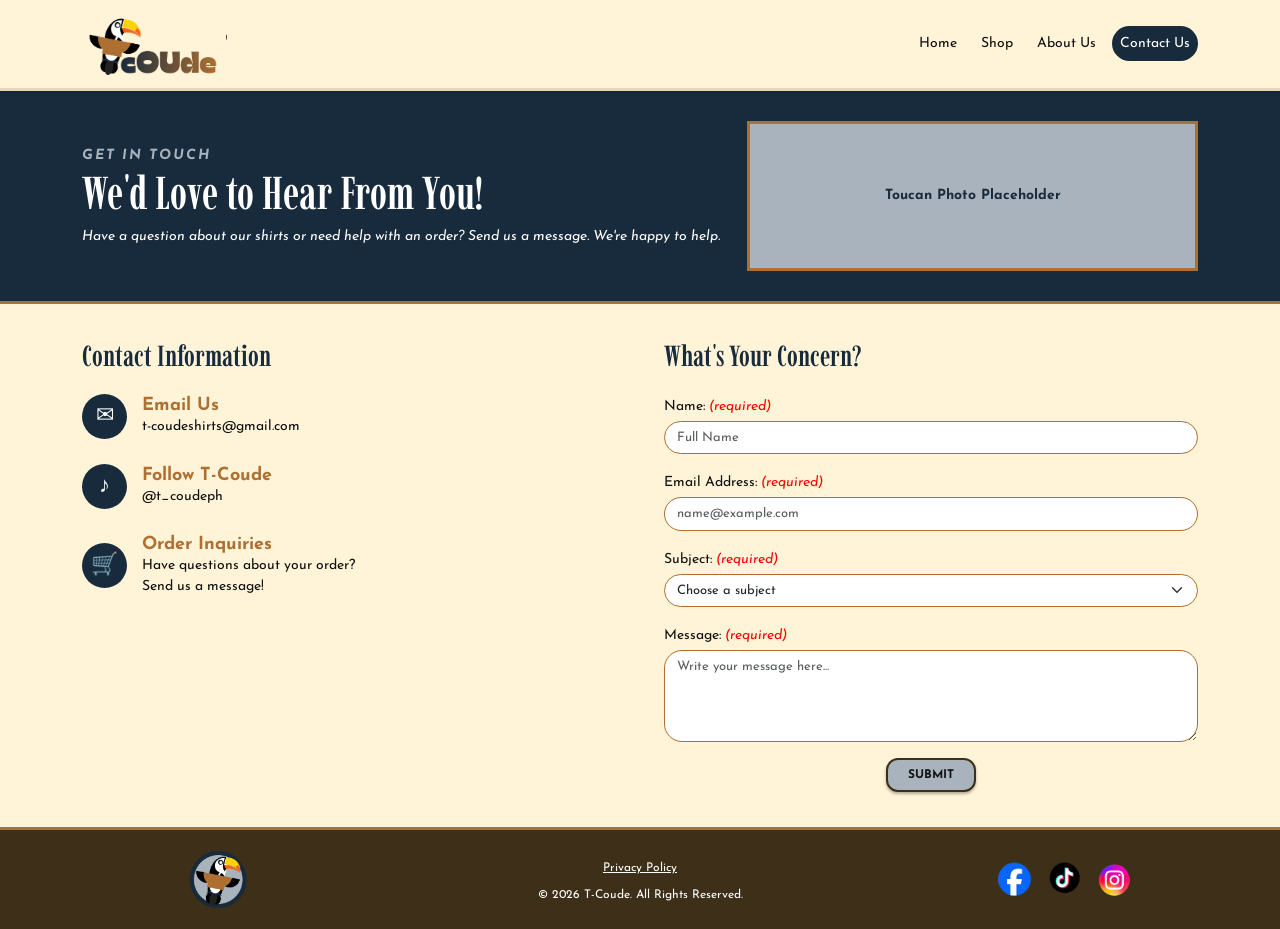
==== contact.html @ 3f1f1809 "Add initial website structure and pages" ====
<!DOCTYPE html>
<html lang="en">
<head>
  <meta charset="UTF-8">
  <meta name="viewport" content="width=device-width, initial-scale=1.0">

  <title>Contact Us | T-Coude</title>

  <!-- Bootstrap CSS -->
  <link href="https://cdn.jsdelivr.net/npm/bootstrap@5.3.3/dist/css/bootstrap.min.css" rel="stylesheet">

  <!-- T-Coude Fonts -->
  <link href="https://fonts.googleapis.com/css2?family=Imbue:wght@400;500;600;700&family=Josefin+Sans:wght@400;500;600;700&display=swap" rel="stylesheet">

  <!-- Custom CSS -->
  <link rel="stylesheet" href="css/style.css">
</head>

<body>

  <!-- NAVBAR -->
  <header>
    <nav class="navbar navbar-expand-lg tc-navbar">
      <div class="container">

        <a class="navbar-brand tc-logo" href="index.html">
          <img src="images/tcoude-logo.png" alt="T-Coude colored logo">
        </a>

        <button class="navbar-toggler" type="button"
          data-bs-toggle="collapse"
          data-bs-target="#mainNavigation"
          aria-controls="mainNavigation"
          aria-expanded="false"
          aria-label="Toggle navigation">
          <span class="navbar-toggler-icon"></span>
        </button>

        <div class="collapse navbar-collapse" id="mainNavigation">
          <ul class="navbar-nav ms-auto align-items-lg-center">
            <li class="nav-item">
              <a class="nav-link" href="index.html">Home</a>
            </li>
            <li class="nav-item">
              <a class="nav-link" href="index.html#products">Shop</a>
            </li>
            <li class="nav-item">
              <a class="nav-link" href="index.html#about">About Us</a>
            </li>
            <li class="nav-item">
              <a class="nav-link active" aria-current="page" href="contact.html">Contact Us</a>
            </li>
          </ul>
        </div>

      </div>
    </nav>
  </header>

  <main>

    <!-- CONTACT HERO -->
    <section class="contact-hero">
      <div class="container">
        <div class="row align-items-center g-4">

          <div class="col-lg-7">
            <p class="eyebrow">GET IN TOUCH</p>
            <h1>We'd Love to Hear From You!</h1>

            <p>
              Have a question about our shirts or need help with an order?
              Send us a message. We're happy to help.
            </p>
          </div>

          <div class="col-lg-5">
            <div class="photo-placeholder" role="img"
              aria-label="Placeholder for T-Coude toucan photo">
              Toucan Photo Placeholder
            </div>
          </div>

        </div>
      </div>
    </section>

    <!-- CONTACT INFORMATION AND FORM -->
    <section class="contact-content">
      <div class="container">
        <div class="row g-5">

          <!-- CONTACT INFORMATION -->
          <div class="col-lg-6">
            <h2>Contact Information</h2>

            <div class="contact-info-item">
              <span class="contact-icon" aria-hidden="true">✉</span>
              <div>
                <h3>Email Us</h3>
                <p>t-coudeshirts@gmail.com</p>
              </div>
            </div>

            <div class="contact-info-item">
              <span class="contact-icon" aria-hidden="true">♪</span>
              <div>
                <h3>Follow T-Coude</h3>
                <p>@t_coudeph</p>
              </div>
            </div>

            <div class="contact-info-item">
              <span class="contact-icon" aria-hidden="true">🛒</span>
              <div>
                <h3>Order Inquiries</h3>
                <p>
                  Have questions about your order?<br>
                  Send us a message!
                </p>
              </div>
            </div>
          </div>

          <!-- CONTACT FORM -->
          <div class="col-lg-6">
            <h2>What's Your Concern?</h2>

            <form id="contactForm" class="contact-form">

              <div class="mb-3">
                <label for="name" class="form-label">
                  Name: <span class="required">(required)</span>
                </label>

                <input type="text" class="form-control"
                  id="name" name="name"
                  placeholder="Full Name" required>
              </div>

              <div class="mb-3">
                <label for="email" class="form-label">
                  Email Address: <span class="required">(required)</span>
                </label>

                <input type="email" class="form-control"
                  id="email" name="email"
                  placeholder="name@example.com" required>
              </div>

              <div class="mb-3">
                <label for="subject" class="form-label">
                  Subject: <span class="required">(required)</span>
                </label>

                <select class="form-select" id="subject"
                  name="subject" required>
                  <option value="" selected disabled>Choose a subject</option>
                  <option value="Product Question">Product Question</option>
                  <option value="Order Inquiry">Order Inquiry</option>
                  <option value="Shipping Concern">Shipping Concern</option>
                  <option value="Other Concern">Other Concern</option>
                </select>
              </div>

              <div class="mb-3">
                <label for="message" class="form-label">
                  Message: <span class="required">(required)</span>
                </label>

                <textarea class="form-control" id="message"
                  name="message" rows="4"
                  placeholder="Write your message here..." required></textarea>
              </div>

              <div class="text-center">
                <button type="submit" class="btn btn-cadet">Submit</button>
              </div>

            </form>
          </div>

        </div>
      </div>
    </section>

  </main>

  <!-- FOOTER -->
  <footer class="tc-footer">
    <div class="container">
      <div class="row align-items-center text-center g-3">

        <div class="col-md-3">
          <a class="footer-logo" href="index.html" aria-label="T-Coude homepage">
            <img src="images/tcoude-footer-logo.png" alt="T-Coude toucan logo">
          </a>
        </div>

        <div class="col-md-6 footer-middle">
          <a href="privacy.html">Privacy Policy</a>
          <p>© 2026 T-Coude. All Rights Reserved.</p>
        </div>

        <div class="col-md-3 footer-socials">
          <a href="#" aria-label="Facebook">
            <img src="images/facebook.png" alt="">
          </a>

          <a href="#" aria-label="TikTok">
            <img src="images/tiktok.png" alt="">
          </a>

          <a href="#" aria-label="Instagram">
            <img src="images/instagram.png" alt="">
          </a>
        </div>

      </div>
    </div>
  </footer>

  <!-- Bootstrap JavaScript -->
  <script src="https://cdn.jsdelivr.net/npm/bootstrap@5.3.3/dist/js/bootstrap.bundle.min.js"></script>

  <!-- Contact Form JavaScript -->
  <script src="js/script.js"></script>

</body>
</html>
---- css/style.css ----
/* =====================================
   T-COUDE BRAND COLORS
===================================== */

:root {
  --ebony-clay: #182B3D;
  --bistre: #3D2F18;
  --leather: #AD7032;
  --cadet-blue: #A8B3BD;
  --cream: #FFF4D8;
}

/* =====================================
   GENERAL STYLES AND FONTS
===================================== */

* {
  box-sizing: border-box;
}

body {
  margin: 0;
  color: #111;
  background-color: var(--cream);
  font-family: 'Josefin Sans', sans-serif;
}

h1, h2, h3, h4, h5, h6 {
  font-family: 'Imbue', serif;
}

p, a, button, input, textarea, select, label {
  font-family: 'Josefin Sans', sans-serif;
}

/* =====================================
   SHARED NAVBAR
===================================== */

.tc-navbar {
  padding: 8px 0;
  background-color: var(--cream);
  border-bottom: 3px solid #e4d6b6;
  box-shadow: 0 2px 5px rgba(0, 0, 0, 0.15);
}

.tc-logo img {
  display: block;
  width: 145px;
  max-height: 65px;
  object-fit: contain;
}

.tc-navbar .nav-link {
  margin-left: 8px;
  padding: 7px 13px;
  color: #111;
  font-size: 14px;
  border-radius: 20px;
}

.tc-navbar .nav-link:hover,
.tc-navbar .nav-link.active {
  color: white;
  background-color: var(--ebony-clay);
}

/* =====================================
   SHARED FOOTER
===================================== */

.tc-footer {
  padding: 12px 0;
  color: white;
  background-color: var(--bistre);
  border-top: 3px solid var(--leather);
}

.footer-logo img {
  display: block;
  width: 75px;
  height: 75px;
  margin: auto;
  object-fit: contain;
}

.footer-middle a {
  color: white;
  font-size: 12px;
}

.footer-middle p {
  margin: 7px 0 0;
  font-size: 12px;
}

.footer-socials {
  display: flex;
  justify-content: center;
  align-items: center;
  gap: 13px;
}

.footer-socials a {
  display: inline-flex;
  align-items: center;
  justify-content: center;
  width: 38px;
  height: 38px;
  text-decoration: none;
}

.footer-socials img {
  width: 100%;
  height: 100%;
  object-fit: contain;
}

/* =====================================
   HOMEPAGE: HERO SECTION
===================================== */

.hero-section {
  padding: 30px 15px 25px;
  background-color: var(--cream);
  border-bottom: 3px solid var(--leather);
}

.hero-section h1 {
  margin-bottom: 5px;
  color: #080808;
  font-size: clamp(32px, 4vw, 44px);
  font-weight: 600;
}

.hero-section p {
  margin-bottom: 12px;
  font-size: 14px;
  font-style: italic;
  line-height: 1.4;
}

.shop-button,
.btn-cadet {
  padding: 6px 20px;
  color: #111;
  background-color: var(--cadet-blue);
  border: 2px solid var(--bistre);
  border-radius: 12px;
  box-shadow: 0 2px 3px rgba(0, 0, 0, 0.3);
  font-size: 12px;
  font-weight: bold;
  text-transform: uppercase;
}

.shop-button:hover,
.btn-cadet:hover {
  color: white;
  background-color: var(--ebony-clay);
}

/* =====================================
   HOMEPAGE: PRODUCT SECTION
===================================== */

.products-section {
  padding: 15px 0 10px;
  background-color: var(--ebony-clay);
  border-bottom: 3px solid var(--leather);
}

.product-card {
  text-align: center;
}

.product-card h2 {
  margin-bottom: 8px;
  color: var(--cream);
  font-size: 21px;
  font-weight: 700;
}

.product-card h2 span {
  font-family: 'Josefin Sans', sans-serif;
  font-size: 10px;
  font-style: italic;
  font-weight: normal;
}

.product-placeholder {
  display: flex;
  align-items: center;
  justify-content: center;
  width: 100%;
  max-width: 220px;
  aspect-ratio: 1 / 1;
  margin: 0 auto;
  color: #555;
  background-color: #d3d3d3;
  border: 1px solid #aaa;
  font-size: 13px;
}

.view-button {
  min-width: 75px;
  margin-top: 7px;
  padding: 3px 15px;
  color: #111;
  background-color: white;
  border: 1px solid var(--leather);
  border-radius: 20px;
  font-size: 12px;
  font-weight: bold;
  text-transform: uppercase;
}

.view-button:hover {
  color: white;
  background-color: var(--leather);
}

/* =====================================
   HOMEPAGE: ABOUT US
===================================== */

.about-section {
  padding: 12px 15px;
  background-color: var(--cream);
  border-bottom: 3px solid var(--leather);
}

.about-section h2 {
  margin-bottom: 3px;
  color: #080808;
  font-size: 29px;
  font-weight: 700;
}

.about-section p {
  margin: 0;
  font-size: 12px;
  font-style: italic;
  line-height: 1.5;
}

/* =====================================
   CONTACT PAGE: HERO
===================================== */

.contact-hero,
.privacy-hero {
  padding: 30px 0;
  color: white;
  background-color: var(--ebony-clay);
  border-bottom: 3px solid var(--leather);
}

.contact-hero h1,
.privacy-hero h1 {
  margin-bottom: 5px;
  font-size: clamp(34px, 4vw, 46px);
  font-weight: 600;
}

.contact-hero p {
  margin-bottom: 0;
  font-size: 14px;
  font-style: italic;
}

.eyebrow {
  margin-bottom: 5px;
  color: var(--cadet-blue);
  font-size: 14px;
  font-weight: bold;
  letter-spacing: 2px;
}

.photo-placeholder {
  display: flex;
  align-items: center;
  justify-content: center;
  min-height: 150px;
  color: var(--ebony-clay);
  background-color: var(--cadet-blue);
  border: 3px solid var(--leather);
  font-size: 14px;
  font-weight: bold;
}

/* =====================================
   CONTACT PAGE: INFORMATION AND FORM
===================================== */

.contact-content {
  padding: 35px 0;
  background-color: var(--cream);
}

.contact-content h2 {
  margin-bottom: 20px;
  color: var(--ebony-clay);
  font-size: 29px;
  font-weight: 600;
}

.contact-info-item {
  display: flex;
  align-items: center;
  gap: 15px;
  margin-bottom: 25px;
}

.contact-icon {
  display: flex;
  align-items: center;
  justify-content: center;
  flex-shrink: 0;
  width: 45px;
  height: 45px;
  color: white;
  background-color: var(--ebony-clay);
  border-radius: 50%;
  font-size: 22px;
}

.contact-info-item h3 {
  margin: 0;
  color: var(--leather);
  font-family: 'Josefin Sans', sans-serif;
  font-size: 18px;
  font-weight: 700;
}

.contact-info-item p {
  margin: 0;
  font-size: 14px;
}

.required {
  color: red;
  font-style: italic;
}

.contact-form .form-label {
  margin-bottom: 4px;
  font-size: 14px;
}

.contact-form .form-control,
.contact-form .form-select {
  border: 1px solid var(--leather);
  border-radius: 18px;
  font-size: 13px;
}

.contact-form textarea {
  resize: vertical;
}

/* =====================================
   PRIVACY POLICY PAGE
===================================== */

.privacy-hero {
  text-align: center;
}

.privacy-hero p {
  margin-bottom: 8px;
  font-size: 14px;
  font-style: italic;
}

.privacy-hero small {
  color: var(--cadet-blue);
  font-size: 12px;
}

.privacy-content {
  padding: 45px 0;
  background-color: var(--cream);
}

.privacy-item {
  display: flex;
  align-items: flex-start;
  gap: 15px;
}

.privacy-icon {
  flex-shrink: 0;
  font-size: 35px;
}

.privacy-item h2 {
  margin-bottom: 3px;
  color: var(--leather);
  font-size: 27px;
  font-weight: 600;
}

.privacy-item p {
  font-size: 14px;
  line-height: 1.45;
}

/* =====================================
   KEYBOARD ACCESSIBILITY
===================================== */

a:focus-visible,
button:focus-visible,
input:focus-visible,
textarea:focus-visible,
select:focus-visible {
  outline: 3px solid var(--leather);
  outline-offset: 3px;
}

/* =====================================
   MOBILE RESPONSIVENESS
===================================== */

@media (max-width: 767px) {

  .tc-navbar .nav-link {
    margin: 3px 0;
  }

  .tc-logo img {
    width: 120px;
  }

  .hero-section {
    padding: 35px 15px;
  }

  .hero-section h1 {
    font-size: 32px;
  }

  .products-section {
    padding: 25px 0;
  }

  .about-section {
    padding: 25px 15px;
  }

  .about-section p br,
  .hero-section p br {
    display: none;
  }

  .contact-hero,
  .privacy-hero {
    text-align: center;
  }

  .contact-content,
  .privacy-content {
    padding: 25px 15px;
  }

  .photo-placeholder {
    min-height: 130px;
  }

  .footer-socials {
    padding-top: 8px;
  }
}
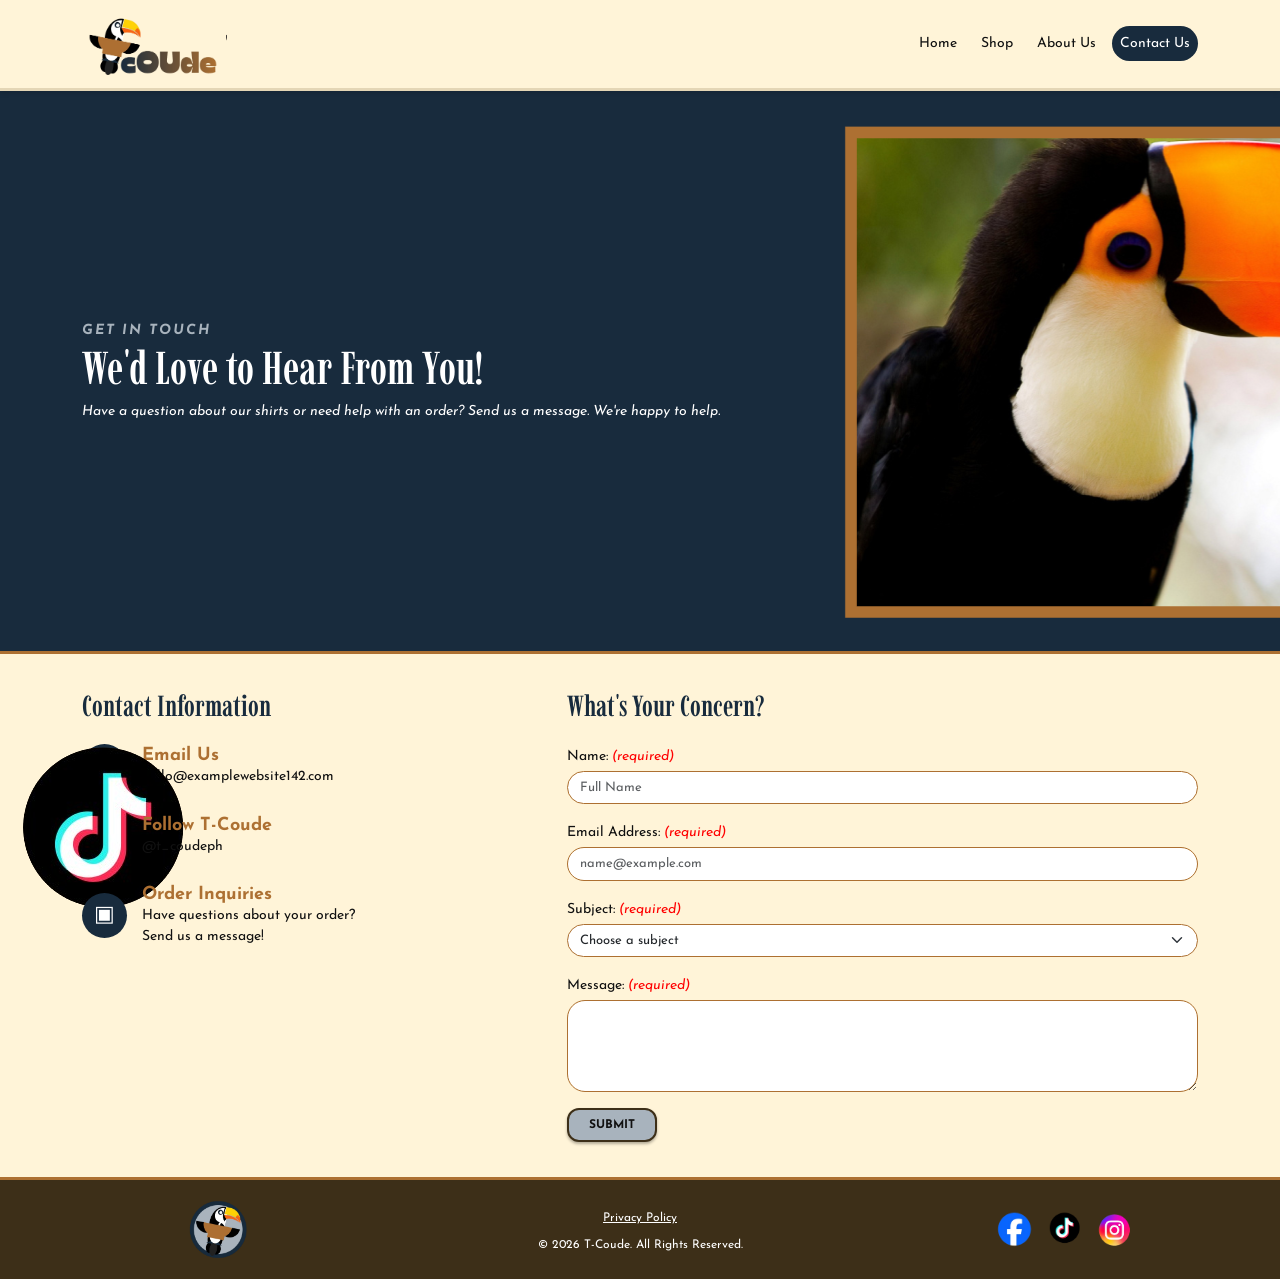
==== commit aac2c402: "Update homepage and integrate product pages" ====
--- a/contact.html
+++ b/contact.html
@@ -7,13 +7,10 @@
 
   <title>Contact Us | T-Coude</title>
 
-  <!-- Bootstrap CSS -->
   <link href="https://cdn.jsdelivr.net/npm/bootstrap@5.3.3/dist/css/bootstrap.min.css" rel="stylesheet">
 
-  <!-- T-Coude Fonts -->
   <link href="https://fonts.googleapis.com/css2?family=Imbue:wght@400;500;600;700&family=Josefin+Sans:wght@400;500;600;700&display=swap" rel="stylesheet">
 
-  <!-- Custom CSS -->
   <link rel="stylesheet" href="css/style.css">
 </head>
 
@@ -25,7 +22,7 @@
       <div class="container">
 
         <a class="navbar-brand tc-logo" href="index.html">
-          <img src="images/tcoude-logo.png" alt="T-Coude colored logo">
+          <img src="images/tcoude-logo.png" alt="T-Coude logo">
         </a>
 
         <button class="navbar-toggler" type="button"
@@ -65,21 +62,20 @@
       <div class="container">
         <div class="row align-items-center g-4">
 
-          <div class="col-lg-7">
+          <div class="col-md-8">
             <p class="eyebrow">GET IN TOUCH</p>
             <h1>We'd Love to Hear From You!</h1>
-
             <p>
               Have a question about our shirts or need help with an order?
               Send us a message. We're happy to help.
             </p>
           </div>
 
-          <div class="col-lg-5">
-            <div class="photo-placeholder" role="img"
-              aria-label="Placeholder for T-Coude toucan photo">
-              Toucan Photo Placeholder
-            </div>
+          <div class="col-md-4">
+            <img
+              src="images/toucan-photo.png"
+              class="contact-toucan-image"
+              alt="Close-up photograph of a toucan">
           </div>
 
         </div>
@@ -92,19 +88,22 @@
         <div class="row g-5">
 
           <!-- CONTACT INFORMATION -->
-          <div class="col-lg-6">
+          <div class="col-md-5">
+
             <h2>Contact Information</h2>
 
             <div class="contact-info-item">
-              <span class="contact-icon" aria-hidden="true">✉</span>
+              <div class="contact-icon" aria-hidden="true">✉</div>
               <div>
                 <h3>Email Us</h3>
-                <p>t-coudeshirts@gmail.com</p>
+                <p>hello@examplewebsite142.com</p>
               </div>
             </div>
 
             <div class="contact-info-item">
-              <span class="contact-icon" aria-hidden="true">♪</span>
+              <div class="contact-icon">
+                <img src="images/tiktok.png" alt="">
+              </div>
               <div>
                 <h3>Follow T-Coude</h3>
                 <p>@t_coudeph</p>
@@ -112,55 +111,62 @@
             </div>
 
             <div class="contact-info-item">
-              <span class="contact-icon" aria-hidden="true">🛒</span>
+              <div class="contact-icon" aria-hidden="true">▣</div>
               <div>
                 <h3>Order Inquiries</h3>
-                <p>
-                  Have questions about your order?<br>
-                  Send us a message!
-                </p>
+                <p>Have questions about your order?<br>Send us a message!</p>
               </div>
             </div>
+
           </div>
 
           <!-- CONTACT FORM -->
-          <div class="col-lg-6">
+          <div class="col-md-7">
+
             <h2>What's Your Concern?</h2>
 
-            <form id="contactForm" class="contact-form">
+            <form class="contact-form" id="contactForm">
 
               <div class="mb-3">
                 <label for="name" class="form-label">
                   Name: <span class="required">(required)</span>
                 </label>
-
-                <input type="text" class="form-control"
-                  id="name" name="name"
-                  placeholder="Full Name" required>
+                <input
+                  type="text"
+                  class="form-control"
+                  id="name"
+                  name="name"
+                  placeholder="Full Name"
+                  required>
               </div>
 
               <div class="mb-3">
                 <label for="email" class="form-label">
                   Email Address: <span class="required">(required)</span>
                 </label>
-
-                <input type="email" class="form-control"
-                  id="email" name="email"
-                  placeholder="name@example.com" required>
+                <input
+                  type="email"
+                  class="form-control"
+                  id="email"
+                  name="email"
+                  placeholder="name@example.com"
+                  required>
               </div>
 
               <div class="mb-3">
                 <label for="subject" class="form-label">
                   Subject: <span class="required">(required)</span>
                 </label>
-
-                <select class="form-select" id="subject"
-                  name="subject" required>
+                <select
+                  class="form-select"
+                  id="subject"
+                  name="subject"
+                  required>
                   <option value="" selected disabled>Choose a subject</option>
-                  <option value="Product Question">Product Question</option>
+                  <option value="Product Inquiry">Product Inquiry</option>
                   <option value="Order Inquiry">Order Inquiry</option>
-                  <option value="Shipping Concern">Shipping Concern</option>
-                  <option value="Other Concern">Other Concern</option>
+                  <option value="General Question">General Question</option>
+                  <option value="Feedback">Feedback</option>
                 </select>
               </div>
 
@@ -168,17 +174,20 @@
                 <label for="message" class="form-label">
                   Message: <span class="required">(required)</span>
                 </label>
-
-                <textarea class="form-control" id="message"
-                  name="message" rows="4"
-                  placeholder="Write your message here..." required></textarea>
-              </div>
-
-              <div class="text-center">
-                <button type="submit" class="btn btn-cadet">Submit</button>
-              </div>
+                <textarea
+                  class="form-control"
+                  id="message"
+                  name="message"
+                  rows="4"
+                  required></textarea>
+              </div>
+
+              <button type="submit" class="btn shop-button">
+                Submit
+              </button>
 
             </form>
+
           </div>
 
         </div>
@@ -194,7 +203,7 @@
 
         <div class="col-md-3">
           <a class="footer-logo" href="index.html" aria-label="T-Coude homepage">
-            <img src="images/tcoude-footer-logo.png" alt="T-Coude toucan logo">
+            <img src="images/tcoude-footer-logo.png" alt="T-Coude logo">
           </a>
         </div>
 
@@ -205,15 +214,13 @@
 
         <div class="col-md-3 footer-socials">
           <a href="#" aria-label="Facebook">
-            <img src="images/facebook.png" alt="">
-          </a>
-
+            <img src="images/facebook.png" alt="Facebook">
+          </a>
           <a href="#" aria-label="TikTok">
-            <img src="images/tiktok.png" alt="">
-          </a>
-
+            <img src="images/tiktok.png" alt="TikTok">
+          </a>
           <a href="#" aria-label="Instagram">
-            <img src="images/instagram.png" alt="">
+            <img src="images/instagram.png" alt="Instagram">
           </a>
         </div>
 
@@ -221,11 +228,8 @@
     </div>
   </footer>
 
-  <!-- Bootstrap JavaScript -->
   <script src="https://cdn.jsdelivr.net/npm/bootstrap@5.3.3/dist/js/bootstrap.bundle.min.js"></script>
-
-  <!-- Contact Form JavaScript -->
   <script src="js/script.js"></script>
 
 </body>
-</html>+</html>
--- a/css/style.css
+++ b/css/style.css
@@ -188,18 +188,13 @@
   font-weight: normal;
 }
 
-.product-placeholder {
-  display: flex;
-  align-items: center;
-  justify-content: center;
+.product-image {
+  display: block;
   width: 100%;
   max-width: 220px;
-  aspect-ratio: 1 / 1;
+  height: 110px;
   margin: 0 auto;
-  color: #555;
-  background-color: #d3d3d3;
-  border: 1px solid #aaa;
-  font-size: 13px;
+  object-fit: contain;
 }
 
 .view-button {
@@ -471,4 +466,91 @@
   .footer-socials {
     padding-top: 8px;
   }
-}+
+
+/* CONTACT PAGE: TOUCAN PHOTO */
+
+.contact-toucan-image {
+  display: block;
+  width: 100%;
+  height: 260px;
+  object-fit: cover;
+  border: 3px solid var(--leather);
+}
+
+/* CONTACT PAGE: ICON IMAGES */
+
+.contact-icon-img {
+  display: block;
+  flex-shrink: 0;
+  width: 45px;
+  height: 45px;
+  object-fit: contain;
+}
+
+@media (max-width: 767px) {
+  .contact-toucan-image {
+    height: 200px;
+  }
+
+/* CONTACT PAGE PHOTO */
+
+.contact-toucan-image {
+  display: block;
+  width: 100%;
+  height: 140px;
+  object-fit: cover;
+  border: 3px solid var(--leather);
+}
+
+.contact-icon img {
+  width: 28px;
+  height: 28px;
+  object-fit: contain;
+}
+
+/* PRIVACY PAGE ICONS */
+
+.privacy-icon-img {
+  display: block;
+  flex-shrink: 0;
+  width: 65px;
+  height: 65px;
+  object-fit: contain;
+}
+
+.privacy-item {
+  display: flex;
+  align-items: flex-start;
+  gap: 18px;
+}
+
+.privacy-questions {
+  padding: 25px 15px;
+  border-top: 2px solid var(--leather);
+}
+
+.privacy-questions h2 {
+  color: var(--ebony-clay);
+  font-family: 'Imbue', serif;
+  font-size: 29px;
+}
+
+.privacy-questions p {
+  font-size: 14px;
+}
+
+@media (max-width: 767px) {
+  .contact-toucan-image {
+    height: 180px;
+  }
+
+  .privacy-icon-img {
+    width: 50px;
+    height: 50px;
+  }
+
+  .privacy-item {
+    gap: 12px;
+  }
+}
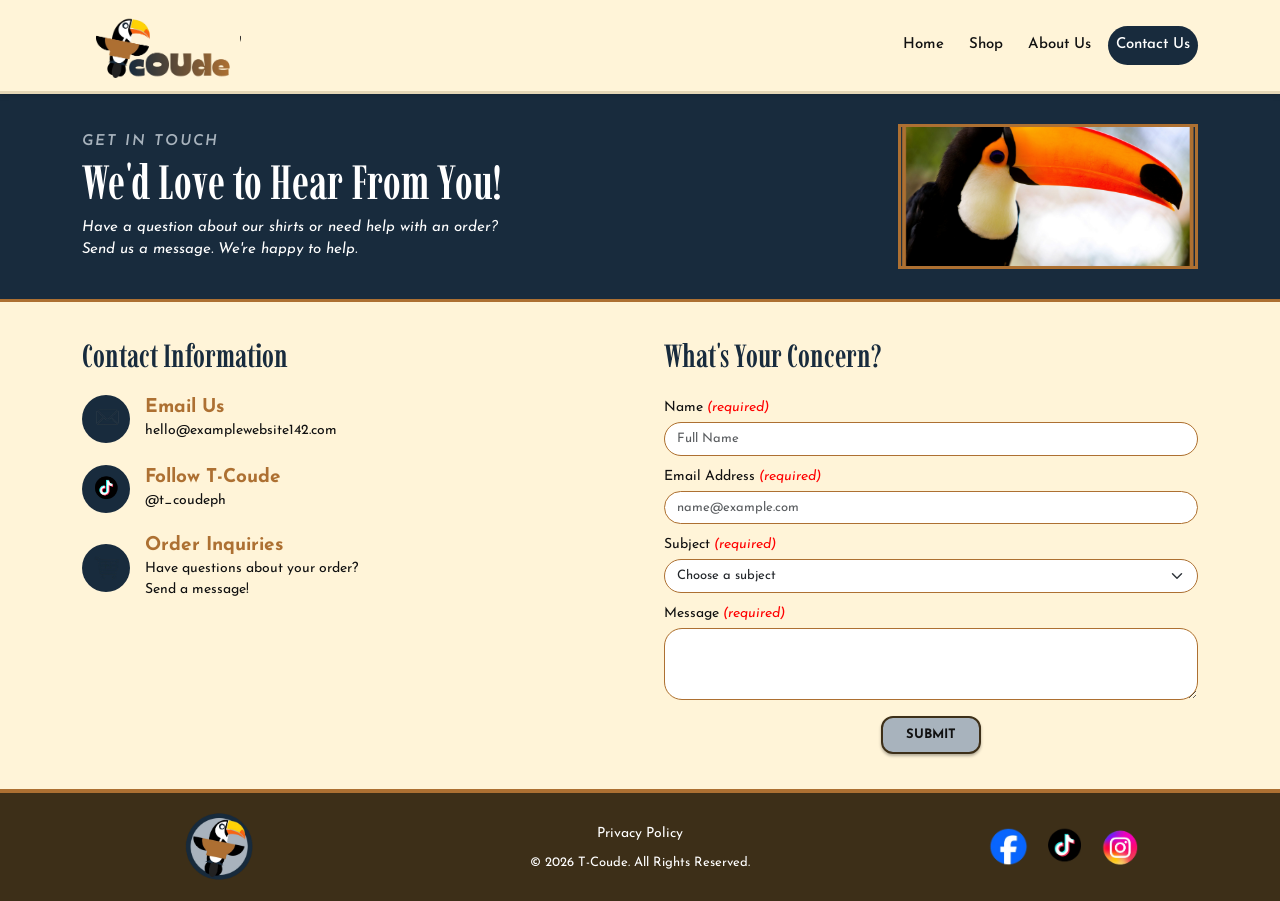
==== commit 9934276a: "Update website pages and styling" ====
--- a/contact.html
+++ b/contact.html
@@ -4,232 +4,202 @@
 <head>
   <meta charset="UTF-8">
   <meta name="viewport" content="width=device-width, initial-scale=1.0">
-
   <title>Contact Us | T-Coude</title>
 
   <link href="https://cdn.jsdelivr.net/npm/bootstrap@5.3.3/dist/css/bootstrap.min.css" rel="stylesheet">
-
   <link href="https://fonts.googleapis.com/css2?family=Imbue:wght@400;500;600;700&family=Josefin+Sans:wght@400;500;600;700&display=swap" rel="stylesheet">
-
   <link rel="stylesheet" href="css/style.css">
 </head>
 
 <body>
 
-  <!-- NAVBAR -->
-  <header>
-    <nav class="navbar navbar-expand-lg tc-navbar">
-      <div class="container">
-
-        <a class="navbar-brand tc-logo" href="index.html">
-          <img src="images/tcoude-logo.png" alt="T-Coude logo">
-        </a>
-
-        <button class="navbar-toggler" type="button"
-          data-bs-toggle="collapse"
-          data-bs-target="#mainNavigation"
-          aria-controls="mainNavigation"
-          aria-expanded="false"
-          aria-label="Toggle navigation">
-          <span class="navbar-toggler-icon"></span>
-        </button>
-
-        <div class="collapse navbar-collapse" id="mainNavigation">
-          <ul class="navbar-nav ms-auto align-items-lg-center">
-            <li class="nav-item">
-              <a class="nav-link" href="index.html">Home</a>
-            </li>
-            <li class="nav-item">
-              <a class="nav-link" href="index.html#products">Shop</a>
-            </li>
-            <li class="nav-item">
-              <a class="nav-link" href="index.html#about">About Us</a>
-            </li>
-            <li class="nav-item">
-              <a class="nav-link active" aria-current="page" href="contact.html">Contact Us</a>
-            </li>
-          </ul>
-        </div>
-
-      </div>
-    </nav>
-  </header>
-
-  <main>
-
-    <!-- CONTACT HERO -->
-    <section class="contact-hero">
-      <div class="container">
-        <div class="row align-items-center g-4">
-
-          <div class="col-md-8">
-            <p class="eyebrow">GET IN TOUCH</p>
-            <h1>We'd Love to Hear From You!</h1>
-            <p>
-              Have a question about our shirts or need help with an order?
-              Send us a message. We're happy to help.
-            </p>
+<header>
+  <nav class="navbar navbar-expand-lg tc-navbar">
+    <div class="container">
+      <a class="navbar-brand tc-logo" href="index.html">
+        <img src="images/tcoude-logo.png" alt="T-Coude logo">
+      </a>
+
+      <button class="navbar-toggler" type="button" data-bs-toggle="collapse"
+        data-bs-target="#mainNavigation" aria-controls="mainNavigation"
+        aria-expanded="false" aria-label="Toggle navigation">
+        <span class="navbar-toggler-icon"></span>
+      </button>
+
+      <div class="collapse navbar-collapse" id="mainNavigation">
+        <ul class="navbar-nav ms-auto align-items-lg-center">
+          <li class="nav-item"><a class="nav-link" href="index.html">Home</a></li>
+          <li class="nav-item"><a class="nav-link" href="index.html#products">Shop</a></li>
+          <li class="nav-item"><a class="nav-link" href="index.html#about">About Us</a></li>
+          <li class="nav-item"><a class="nav-link active" aria-current="page" href="contact.html">Contact Us</a></li>
+        </ul>
+      </div>
+    </div>
+  </nav>
+</header>
+
+<main>
+
+  <!-- CONTACT HERO -->
+  <section class="contact-hero">
+    <div class="container">
+      <div class="row align-items-center g-4">
+        <div class="col-md-8">
+          <p class="eyebrow">GET IN TOUCH</p>
+          <h1>We'd Love to Hear From You!</h1>
+          <p>
+            Have a question about our shirts or need help with an order?<br>
+            Send us a message. We're happy to help.
+          </p>
+        </div>
+
+        <div class="col-md-4">
+          <img
+            src="images/toucan-photo.png"
+            class="contact-toucan-image"
+            alt="Toucan">
+        </div>
+      </div>
+    </div>
+  </section>
+
+  <!-- CONTACT INFORMATION AND FORM -->
+  <section class="contact-content">
+    <div class="container">
+      <div class="row g-5">
+
+        <!-- CONTACT INFORMATION -->
+        <div class="col-md-6">
+          <h2>Contact Information</h2>
+
+          <div class="contact-info-item">
+            <div class="contact-icon">
+              <img src="images/email-icon.png" alt="">
+            </div>
+            <div>
+              <h3>Email Us</h3>
+              <p><a href="mailto:hello@examplewebsite142.com">hello@examplewebsite142.com</a></p>
+            </div>
           </div>
 
-          <div class="col-md-4">
-            <img
-              src="images/toucan-photo.png"
-              class="contact-toucan-image"
-              alt="Close-up photograph of a toucan">
+          <div class="contact-info-item">
+            <div class="contact-icon">
+              <img src="images/tiktok.png" alt="">
+            </div>
+            <div>
+              <h3>Follow T-Coude</h3>
+              <p>@t_coudeph</p>
+            </div>
           </div>
 
-        </div>
-      </div>
-    </section>
-
-    <!-- CONTACT INFORMATION AND FORM -->
-    <section class="contact-content">
-      <div class="container">
-        <div class="row g-5">
-
-          <!-- CONTACT INFORMATION -->
-          <div class="col-md-5">
-
-            <h2>Contact Information</h2>
-
-            <div class="contact-info-item">
-              <div class="contact-icon" aria-hidden="true">✉</div>
-              <div>
-                <h3>Email Us</h3>
-                <p>hello@examplewebsite142.com</p>
-              </div>
-            </div>
-
-            <div class="contact-info-item">
-              <div class="contact-icon">
-                <img src="images/tiktok.png" alt="">
-              </div>
-              <div>
-                <h3>Follow T-Coude</h3>
-                <p>@t_coudeph</p>
-              </div>
-            </div>
-
-            <div class="contact-info-item">
-              <div class="contact-icon" aria-hidden="true">▣</div>
-              <div>
-                <h3>Order Inquiries</h3>
-                <p>Have questions about your order?<br>Send us a message!</p>
-              </div>
-            </div>
-
+          <div class="contact-info-item">
+            <div class="contact-icon">
+              <img src="images/shopping-cart-icon.png" alt="">
+            </div>
+            <div>
+              <h3>Order Inquiries</h3>
+              <p>Have questions about your order?</p>
+              <p>Send a message!</p>
+            </div>
           </div>
-
-          <!-- CONTACT FORM -->
-          <div class="col-md-7">
-
-            <h2>What's Your Concern?</h2>
-
-            <form class="contact-form" id="contactForm">
-
-              <div class="mb-3">
-                <label for="name" class="form-label">
-                  Name: <span class="required">(required)</span>
-                </label>
-                <input
-                  type="text"
-                  class="form-control"
-                  id="name"
-                  name="name"
-                  placeholder="Full Name"
-                  required>
-              </div>
-
-              <div class="mb-3">
-                <label for="email" class="form-label">
-                  Email Address: <span class="required">(required)</span>
-                </label>
-                <input
-                  type="email"
-                  class="form-control"
-                  id="email"
-                  name="email"
-                  placeholder="name@example.com"
-                  required>
-              </div>
-
-              <div class="mb-3">
-                <label for="subject" class="form-label">
-                  Subject: <span class="required">(required)</span>
-                </label>
-                <select
-                  class="form-select"
-                  id="subject"
-                  name="subject"
-                  required>
-                  <option value="" selected disabled>Choose a subject</option>
-                  <option value="Product Inquiry">Product Inquiry</option>
-                  <option value="Order Inquiry">Order Inquiry</option>
-                  <option value="General Question">General Question</option>
-                  <option value="Feedback">Feedback</option>
-                </select>
-              </div>
-
-              <div class="mb-3">
-                <label for="message" class="form-label">
-                  Message: <span class="required">(required)</span>
-                </label>
-                <textarea
-                  class="form-control"
-                  id="message"
-                  name="message"
-                  rows="4"
-                  required></textarea>
-              </div>
-
-              <button type="submit" class="btn shop-button">
+        </div>
+
+        <!-- CONTACT FORM -->
+        <div class="col-md-6">
+          <h2>What's Your Concern?</h2>
+
+          <form class="contact-form" id="contactForm">
+
+            <div class="mb-2">
+              <label for="contactName" class="form-label">
+                Name <span class="required">(required)</span>
+              </label>
+              <input
+                type="text"
+                class="form-control"
+                id="contactName"
+                name="name"
+                placeholder="Full Name"
+                required>
+            </div>
+
+            <div class="mb-2">
+              <label for="contactEmail" class="form-label">
+                Email Address <span class="required">(required)</span>
+              </label>
+              <input
+                type="email"
+                class="form-control"
+                id="contactEmail"
+                name="email"
+                placeholder="name@example.com"
+                required>
+            </div>
+
+            <div class="mb-2">
+              <label for="contactSubject" class="form-label">
+                Subject <span class="required">(required)</span>
+              </label>
+              <select class="form-select" id="contactSubject" name="subject" required>
+                <option value="" selected disabled>Choose a subject</option>
+                <option value="Product Inquiry">Product Inquiry</option>
+                <option value="Order Inquiry">Order Inquiry</option>
+                <option value="Sizing Concern">Sizing Concern</option>
+                <option value="Other Concern">Other Concern</option>
+              </select>
+            </div>
+
+            <div class="mb-3">
+              <label for="contactMessage" class="form-label">
+                Message <span class="required">(required)</span>
+              </label>
+              <textarea
+                class="form-control"
+                id="contactMessage"
+                name="message"
+                rows="3"
+                required></textarea>
+            </div>
+
+            <div class="text-center">
+              <button type="submit" class="btn shop-button contact-submit">
                 Submit
               </button>
-
-            </form>
-
-          </div>
-
-        </div>
-      </div>
-    </section>
-
-  </main>
-
-  <!-- FOOTER -->
-  <footer class="tc-footer">
-    <div class="container">
-      <div class="row align-items-center text-center g-3">
-
-        <div class="col-md-3">
-          <a class="footer-logo" href="index.html" aria-label="T-Coude homepage">
-            <img src="images/tcoude-footer-logo.png" alt="T-Coude logo">
-          </a>
-        </div>
-
-        <div class="col-md-6 footer-middle">
-          <a href="privacy.html">Privacy Policy</a>
-          <p>© 2026 T-Coude. All Rights Reserved.</p>
-        </div>
-
-        <div class="col-md-3 footer-socials">
-          <a href="#" aria-label="Facebook">
-            <img src="images/facebook.png" alt="Facebook">
-          </a>
-          <a href="#" aria-label="TikTok">
-            <img src="images/tiktok.png" alt="TikTok">
-          </a>
-          <a href="#" aria-label="Instagram">
-            <img src="images/instagram.png" alt="Instagram">
-          </a>
-        </div>
-
-      </div>
-    </div>
-  </footer>
-
-  <script src="https://cdn.jsdelivr.net/npm/bootstrap@5.3.3/dist/js/bootstrap.bundle.min.js"></script>
-  <script src="js/script.js"></script>
-
+            </div>
+
+          </form>
+        </div>
+
+      </div>
+    </div>
+  </section>
+
+</main>
+
+<footer class="tc-footer">
+  <div class="container">
+    <div class="row align-items-center text-center g-3">
+      <div class="col-12 col-md-3">
+        <a class="footer-logo" href="index.html" aria-label="T-Coude homepage">
+          <img src="images/tcoude-footer-logo.png" alt="T-Coude logo">
+        </a>
+      </div>
+
+      <div class="col-12 col-md-6 footer-middle">
+        <a href="privacy.html">Privacy Policy</a>
+        <p>© 2026 T-Coude. All Rights Reserved.</p>
+      </div>
+
+      <div class="col-12 col-md-3 footer-socials">
+        <a href="#" aria-label="Facebook"><img src="images/facebook.png" alt="Facebook"></a>
+        <a href="#" aria-label="TikTok"><img src="images/tiktok.png" alt="TikTok"></a>
+        <a href="#" aria-label="Instagram"><img src="images/instagram.png" alt="Instagram"></a>
+      </div>
+    </div>
+  </div>
+</footer>
+
+<script src="https://cdn.jsdelivr.net/npm/bootstrap@5.3.3/dist/js/bootstrap.bundle.min.js"></script>
+<script src="js/script.js"></script>
 </body>
 </html>
--- a/css/style.css
+++ b/css/style.css
@@ -1,6 +1,6 @@
 
 /* =====================================
-   T-COUDE BRAND COLORS
+   T-COUDE BRAND COLORS AND GLOBAL STYLES
 ===================================== */
 
 :root {
@@ -9,23 +9,32 @@
   --leather: #AD7032;
   --cadet-blue: #A8B3BD;
   --cream: #FFF4D8;
-}
-
-/* =====================================
-   GENERAL STYLES AND FONTS
-===================================== */
+  --white: #FFFFFF;
+}
 
 * {
   box-sizing: border-box;
 }
 
+html {
+  scroll-behavior: smooth;
+  scroll-padding-top: 85px;
+}
+
 body {
+  min-height: 100vh;
   margin: 0;
-  color: #111;
+  display: flex;
+  flex-direction: column;
+  color: #111111;
   background-color: var(--cream);
   font-family: 'Josefin Sans', sans-serif;
 }
 
+main {
+  flex: 1;
+}
+
 h1, h2, h3, h4, h5, h6 {
   font-family: 'Imbue', serif;
 }
@@ -35,34 +44,37 @@
 }
 
 /* =====================================
-   SHARED NAVBAR
+   SHARED HEADER AND NAVIGATION
 ===================================== */
 
 .tc-navbar {
+  min-height: 78px;
   padding: 8px 0;
   background-color: var(--cream);
-  border-bottom: 3px solid #e4d6b6;
+  border-bottom: 3px solid #E4D6B6;
   box-shadow: 0 2px 5px rgba(0, 0, 0, 0.15);
 }
 
 .tc-logo img {
   display: block;
-  width: 145px;
-  max-height: 65px;
+  width: 165px;
+  height: 65px;
   object-fit: contain;
 }
 
 .tc-navbar .nav-link {
-  margin-left: 8px;
-  padding: 7px 13px;
-  color: #111;
-  font-size: 14px;
-  border-radius: 20px;
+  margin-left: 9px;
+  padding: 8px 14px;
+  color: #111111;
+  font-size: 15px;
+  font-weight: 500;
+  border-radius: 22px;
+  transition: background-color 0.2s ease, color 0.2s ease;
 }
 
 .tc-navbar .nav-link:hover,
 .tc-navbar .nav-link.active {
-  color: white;
+  color: var(--white);
   background-color: var(--ebony-clay);
 }
 
@@ -71,44 +83,50 @@
 ===================================== */
 
 .tc-footer {
-  padding: 12px 0;
-  color: white;
+  padding: 15px 0;
+  color: var(--white);
   background-color: var(--bistre);
-  border-top: 3px solid var(--leather);
+  border-top: 4px solid var(--leather);
 }
 
 .footer-logo img {
   display: block;
-  width: 75px;
-  height: 75px;
+  width: 88px;
+  height: 78px;
   margin: auto;
   object-fit: contain;
 }
 
 .footer-middle a {
-  color: white;
-  font-size: 12px;
+  color: var(--white);
+  font-size: 14px;
+  text-decoration: none;
+}
+
+.footer-middle a:hover,
+.footer-middle a.active-page {
+  text-decoration: underline;
+  text-underline-offset: 3px;
 }
 
 .footer-middle p {
-  margin: 7px 0 0;
-  font-size: 12px;
+  margin: 8px 0 0;
+  font-size: 13px;
 }
 
 .footer-socials {
   display: flex;
   justify-content: center;
   align-items: center;
-  gap: 13px;
+  gap: 15px;
 }
 
 .footer-socials a {
   display: inline-flex;
   align-items: center;
   justify-content: center;
-  width: 38px;
-  height: 38px;
-  text-decoration: none;
+  width: 42px;
+  height: 42px;
 }
 
 .footer-socials img {
@@ -122,42 +140,45 @@
 ===================================== */
 
 .hero-section {
-  padding: 30px 15px 25px;
+  padding: 28px 15px 24px;
   background-color: var(--cream);
   border-bottom: 3px solid var(--leather);
 }
 
 .hero-section h1 {
-  margin-bottom: 5px;
+  margin-bottom: 4px;
   color: #080808;
-  font-size: clamp(32px, 4vw, 44px);
+  font-size: clamp(38px, 4.5vw, 52px);
   font-weight: 600;
+  line-height: 1.1;
 }
 
 .hero-section p {
-  margin-bottom: 12px;
-  font-size: 14px;
+  margin-bottom: 13px;
+  font-size: 16px;
   font-style: italic;
-  line-height: 1.4;
+  line-height: 1.35;
 }
 
 .shop-button,
 .btn-cadet {
-  padding: 6px 20px;
-  color: #111;
+  padding: 7px 23px;
+  color: #111111;
   background-color: var(--cadet-blue);
   border: 2px solid var(--bistre);
   border-radius: 12px;
   box-shadow: 0 2px 3px rgba(0, 0, 0, 0.3);
-  font-size: 12px;
-  font-weight: bold;
+  font-size: 13px;
+  font-weight: 700;
   text-transform: uppercase;
+  transition: background-color 0.2s ease, color 0.2s ease;
 }
 
 .shop-button:hover,
 .btn-cadet:hover {
-  color: white;
+  color: var(--white);
   background-color: var(--ebony-clay);
+  border-color: var(--bistre);
 }
 
 /* =====================================
@@ -165,54 +186,63 @@
 ===================================== */
 
 .products-section {
-  padding: 15px 0 10px;
+  padding: 18px 0 17px;
   background-color: var(--ebony-clay);
   border-bottom: 3px solid var(--leather);
 }
 
 .product-card {
+  display: flex;
+  flex-direction: column;
+  align-items: center;
+  height: 100%;
   text-align: center;
 }
 
 .product-card h2 {
+  min-height: 30px;
   margin-bottom: 8px;
   color: var(--cream);
-  font-size: 21px;
+  font-size: 25px;
   font-weight: 700;
+  line-height: 1.1;
 }
 
 .product-card h2 span {
   font-family: 'Josefin Sans', sans-serif;
-  font-size: 10px;
+  font-size: 11px;
   font-style: italic;
-  font-weight: normal;
+  font-weight: 400;
 }
 
 .product-image {
   display: block;
   width: 100%;
-  max-width: 220px;
-  height: 110px;
+  max-width: 230px;
+  height: 145px;
   margin: 0 auto;
   object-fit: contain;
 }
 
 .view-button {
-  min-width: 75px;
-  margin-top: 7px;
-  padding: 3px 15px;
-  color: #111;
-  background-color: white;
-  border: 1px solid var(--leather);
+  min-width: 82px;
+  margin-top: 8px;
+  padding: 4px 17px;
+  color: #111111;
+  background-color: var(--white);
+  border: 2px solid var(--leather);
   border-radius: 20px;
-  font-size: 12px;
-  font-weight: bold;
+  font-size: 13px;
+  font-weight: 700;
+  line-height: 1.1;
   text-transform: uppercase;
+  transition: background-color 0.2s ease, color 0.2s ease;
 }
 
 .view-button:hover {
-  color: white;
+  color: var(--white);
   background-color: var(--leather);
+  border-color: var(--leather);
 }
 
 /* =====================================
@@ -220,7 +250,7 @@
 ===================================== */
 
 .about-section {
-  padding: 12px 15px;
+  padding: 14px 15px 16px;
   background-color: var(--cream);
   border-bottom: 3px solid var(--leather);
 }
@@ -228,15 +258,15 @@
 .about-section h2 {
   margin-bottom: 3px;
   color: #080808;
-  font-size: 29px;
+  font-size: 34px;
   font-weight: 700;
 }
 
 .about-section p {
   margin: 0;
-  font-size: 12px;
+  font-size: 14px;
   font-style: italic;
-  line-height: 1.5;
+  line-height: 1.45;
 }
 
 /* =====================================
@@ -246,7 +276,7 @@
 .contact-hero,
 .privacy-hero {
   padding: 30px 0;
-  color: white;
+  color: var(--white);
   background-color: var(--ebony-clay);
   border-bottom: 3px solid var(--leather);
 }
@@ -254,34 +284,32 @@
 .contact-hero h1,
 .privacy-hero h1 {
   margin-bottom: 5px;
-  font-size: clamp(34px, 4vw, 46px);
+  font-size: clamp(38px, 4vw, 48px);
   font-weight: 600;
 }
 
 .contact-hero p {
   margin-bottom: 0;
-  font-size: 14px;
+  font-size: 15px;
   font-style: italic;
 }
 
 .eyebrow {
   margin-bottom: 5px;
   color: var(--cadet-blue);
-  font-size: 14px;
-  font-weight: bold;
+  font-size: 15px;
+  font-weight: 600;
   letter-spacing: 2px;
 }
 
-.photo-placeholder {
-  display: flex;
-  align-items: center;
-  justify-content: center;
-  min-height: 150px;
-  color: var(--ebony-clay);
-  background-color: var(--cadet-blue);
+.contact-toucan-image {
+  display: block;
+  width: 100%;
+  max-width: 300px;
+  height: 145px;
+  margin-left: auto;
+  object-fit: cover;
   border: 3px solid var(--leather);
-  font-size: 14px;
-  font-weight: bold;
 }
 
 /* =====================================
@@ -296,7 +324,7 @@
 .contact-content h2 {
   margin-bottom: 20px;
   color: var(--ebony-clay);
-  font-size: 29px;
+  font-size: 32px;
   font-weight: 600;
 }
 
@@ -304,7 +332,7 @@
   display: flex;
   align-items: center;
   gap: 15px;
-  margin-bottom: 25px;
+  margin-bottom: 22px;
 }
 
 .contact-icon {
@@ -312,25 +340,41 @@
   align-items: center;
   justify-content: center;
   flex-shrink: 0;
-  width: 45px;
-  height: 45px;
-  color: white;
+  width: 48px;
+  height: 48px;
+  overflow: hidden;
   background-color: var(--ebony-clay);
   border-radius: 50%;
-  font-size: 22px;
+}
+
+.contact-icon img,
+.contact-icon-img {
+  display: block;
+  width: 29px;
+  height: 29px;
+  object-fit: contain;
 }
 
 .contact-info-item h3 {
   margin: 0;
   color: var(--leather);
   font-family: 'Josefin Sans', sans-serif;
-  font-size: 18px;
+  font-size: 19px;
   font-weight: 700;
 }
 
 .contact-info-item p {
   margin: 0;
   font-size: 14px;
+}
+
+.contact-info-item a {
+  color: inherit;
+  text-decoration: none;
+}
+
+.contact-info-item a:hover {
+  text-decoration: underline;
 }
 
 .required {
@@ -364,7 +408,7 @@
 
 .privacy-hero p {
   margin-bottom: 8px;
-  font-size: 14px;
+  font-size: 15px;
   font-style: italic;
 }
 
@@ -374,19 +418,23 @@
 }
 
 .privacy-content {
-  padding: 45px 0;
+  padding: 35px 0 25px;
   background-color: var(--cream);
 }
 
 .privacy-item {
   display: flex;
   align-items: flex-start;
-  gap: 15px;
-}
-
-.privacy-icon {
+  gap: 18px;
+  height: 100%;
+}
+
+.privacy-icon-img {
+  display: block;
   flex-shrink: 0;
-  font-size: 35px;
+  width: 55px;
+  height: 55px;
+  object-fit: contain;
 }
 
 .privacy-item h2 {
@@ -397,12 +445,28 @@
 }
 
 .privacy-item p {
+  margin-bottom: 0;
   font-size: 14px;
   line-height: 1.45;
 }
 
-/* =====================================
-   KEYBOARD ACCESSIBILITY
+.privacy-questions {
+  padding: 20px 15px;
+  text-align: center;
+}
+
+.privacy-questions h2 {
+  color: var(--ebony-clay);
+  font-family: 'Imbue', serif;
+  font-size: 29px;
+}
+
+.privacy-questions p {
+  font-size: 14px;
+}
+
+/* =====================================
+   ACCESSIBILITY
 ===================================== */
 
 a:focus-visible,
@@ -420,28 +484,46 @@
 
 @media (max-width: 767px) {
 
+  .tc-navbar {
+    min-height: 68px;
+  }
+
   .tc-navbar .nav-link {
     margin: 3px 0;
   }
 
   .tc-logo img {
-    width: 120px;
+    width: 130px;
+    height: 55px;
   }
 
   .hero-section {
-    padding: 35px 15px;
+    padding: 32px 15px;
   }
 
   .hero-section h1 {
-    font-size: 32px;
+    font-size: 36px;
+  }
+
+  .hero-section p {
+    font-size: 14px;
   }
 
   .products-section {
     padding: 25px 0;
   }
 
+  .product-card h2 {
+    font-size: 24px;
+  }
+
+  .product-image {
+    max-width: 240px;
+    height: 170px;
+  }
+
   .about-section {
-    padding: 25px 15px;
+    padding: 22px 15px;
   }
 
   .about-section p br,
@@ -454,103 +536,40 @@
     text-align: center;
   }
 
+  .contact-toucan-image {
+    height: 150px;
+    margin: 20px auto 0;
+  }
+
   .contact-content,
   .privacy-content {
     padding: 25px 15px;
   }
 
-  .photo-placeholder {
-    min-height: 130px;
+  .contact-content h2 {
+    font-size: 29px;
+  }
+
+  .privacy-item {
+    gap: 13px;
+    margin-bottom: 24px;
+  }
+
+  .privacy-icon-img {
+    width: 48px;
+    height: 48px;
+  }
+
+  .privacy-item h2 {
+    font-size: 24px;
+  }
+
+  .footer-logo img {
+    width: 75px;
+    height: 65px;
   }
 
   .footer-socials {
     padding-top: 8px;
   }
-
-
-/* CONTACT PAGE: TOUCAN PHOTO */
-
-.contact-toucan-image {
-  display: block;
-  width: 100%;
-  height: 260px;
-  object-fit: cover;
-  border: 3px solid var(--leather);
-}
-
-/* CONTACT PAGE: ICON IMAGES */
-
-.contact-icon-img {
-  display: block;
-  flex-shrink: 0;
-  width: 45px;
-  height: 45px;
-  object-fit: contain;
-}
-
-@media (max-width: 767px) {
-  .contact-toucan-image {
-    height: 200px;
-  }
-
-/* CONTACT PAGE PHOTO */
-
-.contact-toucan-image {
-  display: block;
-  width: 100%;
-  height: 140px;
-  object-fit: cover;
-  border: 3px solid var(--leather);
-}
-
-.contact-icon img {
-  width: 28px;
-  height: 28px;
-  object-fit: contain;
-}
-
-/* PRIVACY PAGE ICONS */
-
-.privacy-icon-img {
-  display: block;
-  flex-shrink: 0;
-  width: 65px;
-  height: 65px;
-  object-fit: contain;
-}
-
-.privacy-item {
-  display: flex;
-  align-items: flex-start;
-  gap: 18px;
-}
-
-.privacy-questions {
-  padding: 25px 15px;
-  border-top: 2px solid var(--leather);
-}
-
-.privacy-questions h2 {
-  color: var(--ebony-clay);
-  font-family: 'Imbue', serif;
-  font-size: 29px;
-}
-
-.privacy-questions p {
-  font-size: 14px;
-}
-
-@media (max-width: 767px) {
-  .contact-toucan-image {
-    height: 180px;
-  }
-
-  .privacy-icon-img {
-    width: 50px;
-    height: 50px;
-  }
-
-  .privacy-item {
-    gap: 12px;
-  }
-}
+}
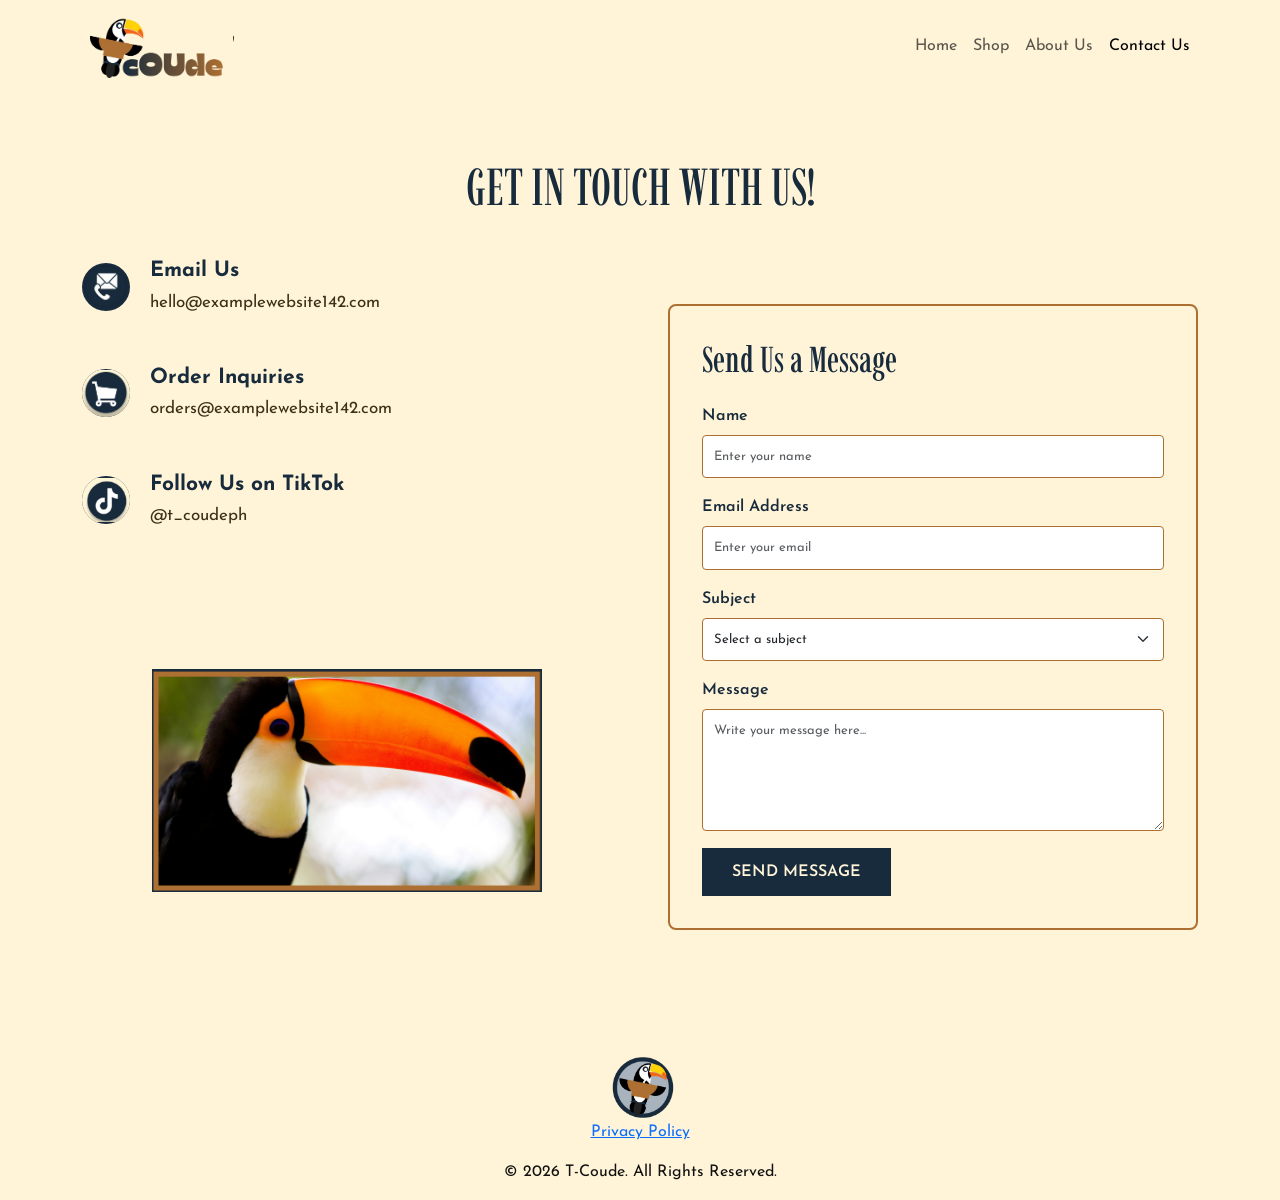
==== commit 5e3a5791: "Update" ====
--- a/contact.html
+++ b/contact.html
@@ -4,202 +4,384 @@
 <head>
   <meta charset="UTF-8">
   <meta name="viewport" content="width=device-width, initial-scale=1.0">
+
   <title>Contact Us | T-Coude</title>
 
-  <link href="https://cdn.jsdelivr.net/npm/bootstrap@5.3.3/dist/css/bootstrap.min.css" rel="stylesheet">
+  <!-- Bootstrap CSS -->
+  <link
+    href="https://cdn.jsdelivr.net/npm/bootstrap@5.3.3/dist/css/bootstrap.min.css"
+    rel="stylesheet"
+  >
+
+  <!-- Google Fonts -->
+  <link rel="preconnect" href="https://fonts.googleapis.com">
+  <link rel="preconnect" href="https://fonts.gstatic.com" crossorigin>
+
   <link href="https://fonts.googleapis.com/css2?family=Imbue:wght@400;500;600;700&family=Josefin+Sans:wght@400;500;600;700&display=swap" rel="stylesheet">
+
+  <!-- Main CSS -->
   <link rel="stylesheet" href="css/style.css">
+
+  <style>
+    .contact-page {
+      padding: 65px 0 80px;
+      font-family: 'Josefin Sans', sans-serif;
+    }
+
+    .contact-title {
+      font-family: 'Imbue', serif;
+      color: #182B3D;
+      font-size: 52px;
+      text-align: center;
+      margin-bottom: 40px;
+    }
+
+    .contact-layout {
+      display: grid;
+      grid-template-columns: 1fr 1fr;
+      gap: 55px;
+      align-items: center;
+    }
+
+    .contact-info {
+      display: flex;
+      flex-direction: column;
+      gap: 28px;
+    }
+
+    .contact-info-item {
+      display: flex;
+      align-items: center;
+      gap: 20px;
+    }
+
+    .contact-icon {
+      width: 48px;
+      height: 48px;
+      object-fit: contain;
+      flex-shrink: 0;
+    }
+
+    .contact-info-item h3 {
+      color: #182B3D;
+      font-size: 21px;
+      font-weight: 700;
+      margin: 0 0 6px;
+    }
+
+    .contact-info-item p,
+    .contact-info-item a {
+      color: #3D2F18;
+      font-size: 17px;
+      margin: 0;
+      text-decoration: none;
+      overflow-wrap: anywhere;
+    }
+
+    .contact-info-item a:hover {
+      text-decoration: underline;
+    }
+
+    .contact-form {
+      background: #FFF4D8;
+      border: 2px solid #AD7032;
+      padding: 32px;
+      border-radius: 8px;
+    }
+
+    .contact-form h2 {
+      font-family: 'Imbue', serif;
+      color: #182B3D;
+      font-size: 36px;
+      margin-bottom: 22px;
+    }
+
+    .contact-form label {
+      color: #182B3D;
+      font-weight: 600;
+      margin-bottom: 7px;
+    }
+
+    .contact-form .form-control,
+    .contact-form .form-select {
+      border: 1px solid #AD7032;
+      border-radius: 4px;
+      padding: 11px;
+      font-family: 'Josefin Sans', sans-serif;
+      margin-bottom: 17px;
+    }
+
+    .contact-submit {
+      background: #182B3D;
+      color: #FFF4D8;
+      border: none;
+      padding: 12px 30px;
+      font-family: 'Josefin Sans', sans-serif;
+      font-weight: 600;
+      transition: 0.2s;
+    }
+
+    .contact-submit:hover {
+      background: #AD7032;
+      color: white;
+    }
+
+    .contact-toucan {
+      width: 100%;
+      max-width: 390px;
+      height: 390px;
+      object-fit: contain;
+      display: block;
+      margin: 35px auto 0;
+    }
+
+    @media (max-width: 767px) {
+      .contact-page {
+        padding: 40px 18px 55px;
+      }
+
+      .contact-title {
+        font-size: 42px;
+      }
+
+      .contact-layout {
+        grid-template-columns: 1fr;
+        gap: 35px;
+      }
+
+      .contact-form {
+        padding: 22px;
+      }
+
+      .contact-toucan {
+        max-width: 280px;
+        height: 280px;
+      }
+
+      .contact-icon {
+        width: 42px;
+        height: 42px;
+      }
+    }
+  </style>
 </head>
 
 <body>
 
-<header>
-  <nav class="navbar navbar-expand-lg tc-navbar">
+  <!-- NAVBAR -->
+  <nav class="navbar navbar-expand-lg navbar-light">
     <div class="container">
-      <a class="navbar-brand tc-logo" href="index.html">
-        <img src="images/tcoude-logo.png" alt="T-Coude logo">
+
+      <a class="navbar-brand" href="index.html">
+        <img src="images/tcoude-logo.png" alt="T-Coude Logo" height="65">
       </a>
 
-      <button class="navbar-toggler" type="button" data-bs-toggle="collapse"
-        data-bs-target="#mainNavigation" aria-controls="mainNavigation"
-        aria-expanded="false" aria-label="Toggle navigation">
+      <button class="navbar-toggler" type="button"
+        data-bs-toggle="collapse" data-bs-target="#mainNavbar"
+        aria-controls="mainNavbar" aria-expanded="false"
+        aria-label="Toggle navigation">
         <span class="navbar-toggler-icon"></span>
       </button>
 
-      <div class="collapse navbar-collapse" id="mainNavigation">
-        <ul class="navbar-nav ms-auto align-items-lg-center">
-          <li class="nav-item"><a class="nav-link" href="index.html">Home</a></li>
-          <li class="nav-item"><a class="nav-link" href="index.html#products">Shop</a></li>
-          <li class="nav-item"><a class="nav-link" href="index.html#about">About Us</a></li>
-          <li class="nav-item"><a class="nav-link active" aria-current="page" href="contact.html">Contact Us</a></li>
+      <div class="collapse navbar-collapse" id="mainNavbar">
+        <ul class="navbar-nav ms-auto">
+
+          <li class="nav-item">
+            <a class="nav-link" href="index.html">Home</a>
+          </li>
+
+          <li class="nav-item">
+            <a class="nav-link" href="index.html#products">Shop</a>
+          </li>
+
+          <li class="nav-item">
+            <a class="nav-link" href="index.html#about">About Us</a>
+          </li>
+
+          <li class="nav-item">
+            <a class="nav-link active" href="contact.html">Contact Us</a>
+          </li>
+
         </ul>
       </div>
+
     </div>
   </nav>
-</header>
-
-<main>
-
-  <!-- CONTACT HERO -->
-  <section class="contact-hero">
+
+  <!-- CONTACT SECTION -->
+  <main class="contact-page">
+
     <div class="container">
-      <div class="row align-items-center g-4">
-        <div class="col-md-8">
-          <p class="eyebrow">GET IN TOUCH</p>
-          <h1>We'd Love to Hear From You!</h1>
-          <p>
-            Have a question about our shirts or need help with an order?<br>
-            Send us a message. We're happy to help.
-          </p>
-        </div>
-
-        <div class="col-md-4">
+
+      <h1 class="contact-title">GET IN TOUCH WITH US!</h1>
+
+      <div class="contact-layout">
+
+        <!-- CONTACT INFORMATION -->
+        <section>
+
+          <div class="contact-info">
+
+            <!-- EMAIL -->
+            <div class="contact-info-item">
+
+              <img
+                src="images/contact-email-blue.png"
+                alt="Email icon"
+                class="contact-icon"
+              >
+
+              <div>
+                <h3>Email Us</h3>
+
+                <a href="mailto:hello@examplewebsite142.com">
+                  hello@examplewebsite142.com
+                </a>
+              </div>
+
+            </div>
+
+            <!-- ORDER INQUIRIES -->
+            <div class="contact-info-item">
+
+              <img
+                src="images/contact-orders-blue.png"
+                alt="Order inquiries icon"
+                class="contact-icon"
+              >
+
+              <div>
+                <h3>Order Inquiries</h3>
+
+                <a href="mailto:orders@examplewebsite142.com">
+                  orders@examplewebsite142.com
+                </a>
+              </div>
+
+            </div>
+
+            <!-- TIKTOK -->
+            <div class="contact-info-item">
+
+              <img
+                src="images/contact-tiktok-blue.png"
+                alt="TikTok icon"
+                class="contact-icon"
+              >
+
+              <div>
+                <h3>Follow Us on TikTok</h3>
+
+                <a
+                  href="https://www.tiktok.com/@t_coudeph"
+                  target="_blank"
+                  rel="noopener noreferrer"
+                >
+                  @t_coudeph
+                </a>
+              </div>
+
+            </div>
+
+          </div>
+
+          <!-- TOUCAN IMAGE -->
           <img
             src="images/toucan-photo.png"
-            class="contact-toucan-image"
-            alt="Toucan">
-        </div>
+            alt="T-Coude toucan illustration"
+            class="contact-toucan"
+          >
+
+        </section>
+
+        <!-- CONTACT FORM -->
+        <section class="contact-form">
+
+          <h2>Send Us a Message</h2>
+
+          <form id="contactForm">
+
+            <label for="contactName">Name</label>
+
+            <input
+              type="text"
+              class="form-control"
+              id="contactName"
+              placeholder="Enter your name"
+              required
+            >
+
+            <label for="contactEmail">Email Address</label>
+
+            <input
+              type="email"
+              class="form-control"
+              id="contactEmail"
+              placeholder="Enter your email"
+              required
+            >
+
+            <label for="contactSubject">Subject</label>
+
+            <select
+              class="form-select"
+              id="contactSubject"
+              required
+            >
+              <option value="" selected disabled>Select a subject</option>
+              <option value="Product Inquiry">Product Inquiry</option>
+              <option value="Order Concern">Order Concern</option>
+              <option value="General Question">General Question</option>
+              <option value="Other">Other</option>
+            </select>
+
+            <label for="contactMessage">Message</label>
+
+            <textarea
+              class="form-control"
+              id="contactMessage"
+              rows="5"
+              placeholder="Write your message here..."
+              required
+            ></textarea>
+
+            <button type="submit" class="contact-submit">
+              SEND MESSAGE
+            </button>
+
+          </form>
+
+        </section>
+
       </div>
     </div>
-  </section>
-
-  <!-- CONTACT INFORMATION AND FORM -->
-  <section class="contact-content">
-    <div class="container">
-      <div class="row g-5">
-
-        <!-- CONTACT INFORMATION -->
-        <div class="col-md-6">
-          <h2>Contact Information</h2>
-
-          <div class="contact-info-item">
-            <div class="contact-icon">
-              <img src="images/email-icon.png" alt="">
-            </div>
-            <div>
-              <h3>Email Us</h3>
-              <p><a href="mailto:hello@examplewebsite142.com">hello@examplewebsite142.com</a></p>
-            </div>
-          </div>
-
-          <div class="contact-info-item">
-            <div class="contact-icon">
-              <img src="images/tiktok.png" alt="">
-            </div>
-            <div>
-              <h3>Follow T-Coude</h3>
-              <p>@t_coudeph</p>
-            </div>
-          </div>
-
-          <div class="contact-info-item">
-            <div class="contact-icon">
-              <img src="images/shopping-cart-icon.png" alt="">
-            </div>
-            <div>
-              <h3>Order Inquiries</h3>
-              <p>Have questions about your order?</p>
-              <p>Send a message!</p>
-            </div>
-          </div>
-        </div>
-
-        <!-- CONTACT FORM -->
-        <div class="col-md-6">
-          <h2>What's Your Concern?</h2>
-
-          <form class="contact-form" id="contactForm">
-
-            <div class="mb-2">
-              <label for="contactName" class="form-label">
-                Name <span class="required">(required)</span>
-              </label>
-              <input
-                type="text"
-                class="form-control"
-                id="contactName"
-                name="name"
-                placeholder="Full Name"
-                required>
-            </div>
-
-            <div class="mb-2">
-              <label for="contactEmail" class="form-label">
-                Email Address <span class="required">(required)</span>
-              </label>
-              <input
-                type="email"
-                class="form-control"
-                id="contactEmail"
-                name="email"
-                placeholder="name@example.com"
-                required>
-            </div>
-
-            <div class="mb-2">
-              <label for="contactSubject" class="form-label">
-                Subject <span class="required">(required)</span>
-              </label>
-              <select class="form-select" id="contactSubject" name="subject" required>
-                <option value="" selected disabled>Choose a subject</option>
-                <option value="Product Inquiry">Product Inquiry</option>
-                <option value="Order Inquiry">Order Inquiry</option>
-                <option value="Sizing Concern">Sizing Concern</option>
-                <option value="Other Concern">Other Concern</option>
-              </select>
-            </div>
-
-            <div class="mb-3">
-              <label for="contactMessage" class="form-label">
-                Message <span class="required">(required)</span>
-              </label>
-              <textarea
-                class="form-control"
-                id="contactMessage"
-                name="message"
-                rows="3"
-                required></textarea>
-            </div>
-
-            <div class="text-center">
-              <button type="submit" class="btn shop-button contact-submit">
-                Submit
-              </button>
-            </div>
-
-          </form>
-        </div>
-
-      </div>
+
+  </main>
+
+  <!-- FOOTER -->
+  <footer class="site-footer">
+
+    <div class="container text-center">
+
+      <img
+        src="images/tcoude-footer-logo.png"
+        alt="T-Coude Footer Logo"
+        height="65"
+      >
+
+      <p>
+        <a href="privacy.html">Privacy Policy</a>
+      </p>
+
+      <p>&copy; 2026 T-Coude. All Rights Reserved.</p>
+
     </div>
-  </section>
-
-</main>
-
-<footer class="tc-footer">
-  <div class="container">
-    <div class="row align-items-center text-center g-3">
-      <div class="col-12 col-md-3">
-        <a class="footer-logo" href="index.html" aria-label="T-Coude homepage">
-          <img src="images/tcoude-footer-logo.png" alt="T-Coude logo">
-        </a>
-      </div>
-
-      <div class="col-12 col-md-6 footer-middle">
-        <a href="privacy.html">Privacy Policy</a>
-        <p>© 2026 T-Coude. All Rights Reserved.</p>
-      </div>
-
-      <div class="col-12 col-md-3 footer-socials">
-        <a href="#" aria-label="Facebook"><img src="images/facebook.png" alt="Facebook"></a>
-        <a href="#" aria-label="TikTok"><img src="images/tiktok.png" alt="TikTok"></a>
-        <a href="#" aria-label="Instagram"><img src="images/instagram.png" alt="Instagram"></a>
-      </div>
-    </div>
-  </div>
-</footer>
-
-<script src="https://cdn.jsdelivr.net/npm/bootstrap@5.3.3/dist/js/bootstrap.bundle.min.js"></script>
-<script src="js/script.js"></script>
+
+  </footer>
+
+  <!-- JAVASCRIPT -->
+  <script src="https://cdn.jsdelivr.net/npm/bootstrap@5.3.3/dist/js/bootstrap.bundle.min.js"></script>
+  <script src="js/script.js"></script>
+
 </body>
 </html>
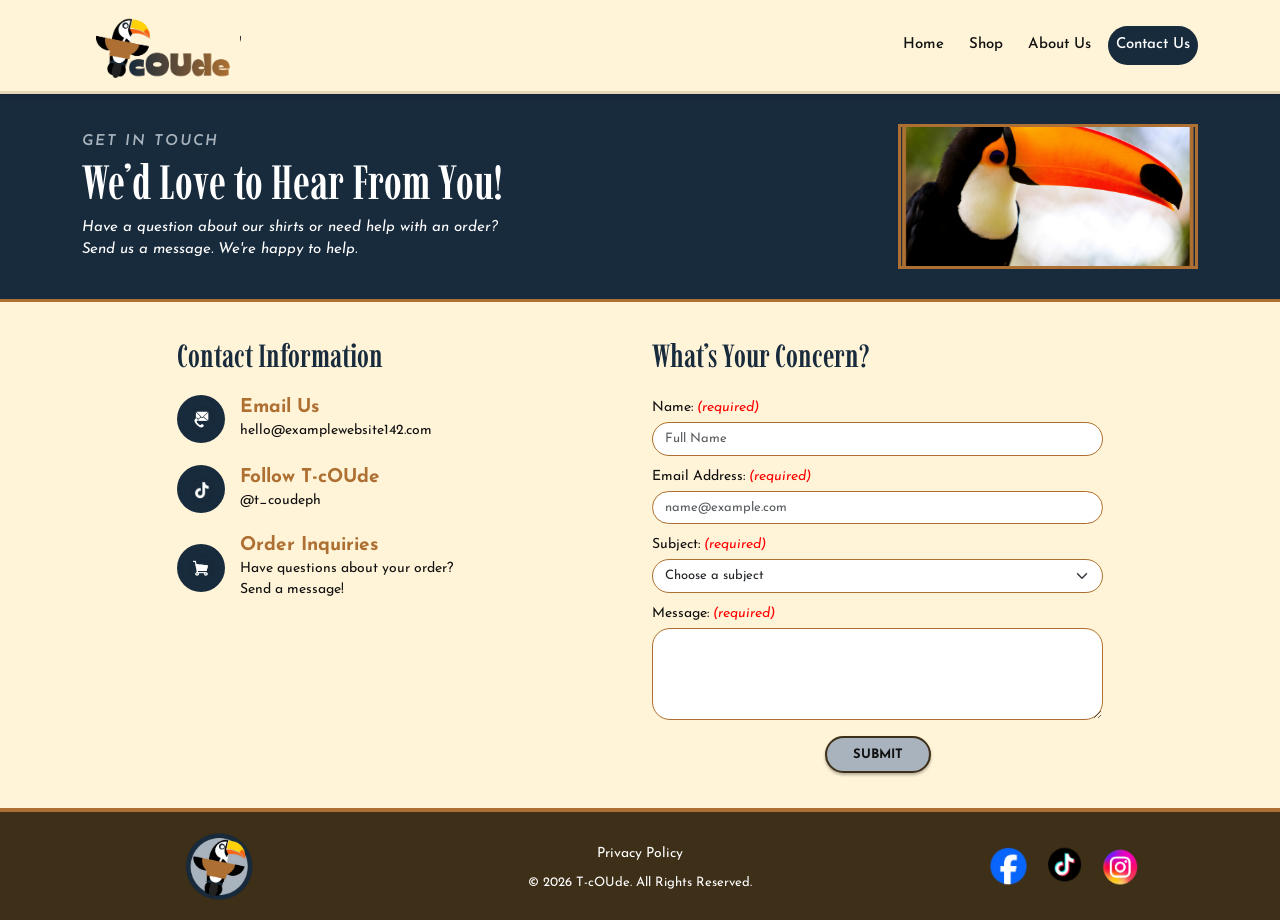
==== commit e0141bdb: "Refactor contact page layout and styling; update button design and add new contact icons" ====
--- a/contact.html
+++ b/contact.html
@@ -1,4 +1,3 @@
-
 <!DOCTYPE html>
 <html lang="en">
 <head>
@@ -8,184 +7,37 @@
   <title>Contact Us | T-Coude</title>
 
   <!-- Bootstrap CSS -->
-  <link
-    href="https://cdn.jsdelivr.net/npm/bootstrap@5.3.3/dist/css/bootstrap.min.css"
-    rel="stylesheet"
-  >
+  <link href="https://cdn.jsdelivr.net/npm/bootstrap@5.3.3/dist/css/bootstrap.min.css" rel="stylesheet">
 
   <!-- Google Fonts -->
-  <link rel="preconnect" href="https://fonts.googleapis.com">
-  <link rel="preconnect" href="https://fonts.gstatic.com" crossorigin>
-
-  <link href="https://fonts.googleapis.com/css2?family=Imbue:wght@400;500;600;700&family=Josefin+Sans:wght@400;500;600;700&display=swap" rel="stylesheet">
+  <link href="https://fonts.googleapis.com/css2?family=Imbue:wght@400;500;600;700&family=Josefin+Sans:ital,wght@0,400;0,500;0,600;0,700;1,400&display=swap" rel="stylesheet">
 
   <!-- Main CSS -->
   <link rel="stylesheet" href="css/style.css">
-
-  <style>
-    .contact-page {
-      padding: 65px 0 80px;
-      font-family: 'Josefin Sans', sans-serif;
-    }
-
-    .contact-title {
-      font-family: 'Imbue', serif;
-      color: #182B3D;
-      font-size: 52px;
-      text-align: center;
-      margin-bottom: 40px;
-    }
-
-    .contact-layout {
-      display: grid;
-      grid-template-columns: 1fr 1fr;
-      gap: 55px;
-      align-items: center;
-    }
-
-    .contact-info {
-      display: flex;
-      flex-direction: column;
-      gap: 28px;
-    }
-
-    .contact-info-item {
-      display: flex;
-      align-items: center;
-      gap: 20px;
-    }
-
-    .contact-icon {
-      width: 48px;
-      height: 48px;
-      object-fit: contain;
-      flex-shrink: 0;
-    }
-
-    .contact-info-item h3 {
-      color: #182B3D;
-      font-size: 21px;
-      font-weight: 700;
-      margin: 0 0 6px;
-    }
-
-    .contact-info-item p,
-    .contact-info-item a {
-      color: #3D2F18;
-      font-size: 17px;
-      margin: 0;
-      text-decoration: none;
-      overflow-wrap: anywhere;
-    }
-
-    .contact-info-item a:hover {
-      text-decoration: underline;
-    }
-
-    .contact-form {
-      background: #FFF4D8;
-      border: 2px solid #AD7032;
-      padding: 32px;
-      border-radius: 8px;
-    }
-
-    .contact-form h2 {
-      font-family: 'Imbue', serif;
-      color: #182B3D;
-      font-size: 36px;
-      margin-bottom: 22px;
-    }
-
-    .contact-form label {
-      color: #182B3D;
-      font-weight: 600;
-      margin-bottom: 7px;
-    }
-
-    .contact-form .form-control,
-    .contact-form .form-select {
-      border: 1px solid #AD7032;
-      border-radius: 4px;
-      padding: 11px;
-      font-family: 'Josefin Sans', sans-serif;
-      margin-bottom: 17px;
-    }
-
-    .contact-submit {
-      background: #182B3D;
-      color: #FFF4D8;
-      border: none;
-      padding: 12px 30px;
-      font-family: 'Josefin Sans', sans-serif;
-      font-weight: 600;
-      transition: 0.2s;
-    }
-
-    .contact-submit:hover {
-      background: #AD7032;
-      color: white;
-    }
-
-    .contact-toucan {
-      width: 100%;
-      max-width: 390px;
-      height: 390px;
-      object-fit: contain;
-      display: block;
-      margin: 35px auto 0;
-    }
-
-    @media (max-width: 767px) {
-      .contact-page {
-        padding: 40px 18px 55px;
-      }
-
-      .contact-title {
-        font-size: 42px;
-      }
-
-      .contact-layout {
-        grid-template-columns: 1fr;
-        gap: 35px;
-      }
-
-      .contact-form {
-        padding: 22px;
-      }
-
-      .contact-toucan {
-        max-width: 280px;
-        height: 280px;
-      }
-
-      .contact-icon {
-        width: 42px;
-        height: 42px;
-      }
-    }
-  </style>
 </head>
 
 <body>
 
-  <!-- NAVBAR -->
-  <nav class="navbar navbar-expand-lg navbar-light">
+<!-- HEADER / NAVBAR -->
+<header>
+  <nav class="navbar navbar-expand-lg tc-navbar">
     <div class="container">
 
-      <a class="navbar-brand" href="index.html">
-        <img src="images/tcoude-logo.png" alt="T-Coude Logo" height="65">
+      <a class="navbar-brand tc-logo" href="index.html">
+        <img src="images/tcoude-logo.png" alt="T-Coude logo">
       </a>
 
       <button class="navbar-toggler" type="button"
-        data-bs-toggle="collapse" data-bs-target="#mainNavbar"
-        aria-controls="mainNavbar" aria-expanded="false"
+        data-bs-toggle="collapse"
+        data-bs-target="#mainNavigation"
+        aria-controls="mainNavigation"
+        aria-expanded="false"
         aria-label="Toggle navigation">
         <span class="navbar-toggler-icon"></span>
       </button>
 
-      <div class="collapse navbar-collapse" id="mainNavbar">
-        <ul class="navbar-nav ms-auto">
-
+      <div class="collapse navbar-collapse" id="mainNavigation">
+        <ul class="navbar-nav ms-auto align-items-lg-center">
           <li class="nav-item">
             <a class="nav-link" href="index.html">Home</a>
           </li>
@@ -199,189 +51,195 @@
           </li>
 
           <li class="nav-item">
-            <a class="nav-link active" href="contact.html">Contact Us</a>
-          </li>
-
+            <a class="nav-link active" href="contact.html" aria-current="page">Contact Us</a>
+          </li>
         </ul>
       </div>
-
     </div>
   </nav>
-
-  <!-- CONTACT SECTION -->
-  <main class="contact-page">
-
+</header>
+
+<main>
+
+  <!-- CONTACT HERO -->
+  <section class="contact-hero">
     <div class="container">
-
-      <h1 class="contact-title">GET IN TOUCH WITH US!</h1>
-
-      <div class="contact-layout">
-
-        <!-- CONTACT INFORMATION -->
-        <section>
-
-          <div class="contact-info">
-
-            <!-- EMAIL -->
-            <div class="contact-info-item">
-
-              <img
-                src="images/contact-email-blue.png"
-                alt="Email icon"
-                class="contact-icon"
-              >
-
-              <div>
-                <h3>Email Us</h3>
-
-                <a href="mailto:hello@examplewebsite142.com">
-                  hello@examplewebsite142.com
-                </a>
-              </div>
-
-            </div>
-
-            <!-- ORDER INQUIRIES -->
-            <div class="contact-info-item">
-
-              <img
-                src="images/contact-orders-blue.png"
-                alt="Order inquiries icon"
-                class="contact-icon"
-              >
-
-              <div>
-                <h3>Order Inquiries</h3>
-
-                <a href="mailto:orders@examplewebsite142.com">
-                  orders@examplewebsite142.com
-                </a>
-              </div>
-
-            </div>
-
-            <!-- TIKTOK -->
-            <div class="contact-info-item">
-
-              <img
-                src="images/contact-tiktok-blue.png"
-                alt="TikTok icon"
-                class="contact-icon"
-              >
-
-              <div>
-                <h3>Follow Us on TikTok</h3>
-
-                <a
-                  href="https://www.tiktok.com/@t_coudeph"
-                  target="_blank"
-                  rel="noopener noreferrer"
-                >
+      <div class="row align-items-center">
+
+        <div class="col-md-7">
+          <p class="eyebrow">GET IN TOUCH</p>
+          <h1>We’d Love to Hear From You!</h1>
+          <p>
+            Have a question about our shirts or need help with an order?<br>
+            Send us a message. We're happy to help.
+          </p>
+        </div>
+
+        <div class="col-md-5">
+          <img
+            src="images/toucan-photo.png"
+            alt="T-Coude toucan"
+            class="contact-toucan-image">
+        </div>
+
+      </div>
+    </div>
+  </section>
+
+  <!-- CONTACT CONTENT -->
+  <section class="contact-content">
+    <div class="container">
+      <div class="row g-4">
+
+        <!-- LEFT COLUMN: CONTACT INFORMATION -->
+        <div class="col-lg-5 offset-lg-1">
+          <h2>Contact Information</h2>
+
+          <!-- EMAIL -->
+          <div class="contact-info-item">
+            <div class="contact-icon">
+              <img src="images/contact-email-blue.png" alt="Email icon">
+            </div>
+            <div>
+              <h3>Email Us</h3>
+              <p><a href="mailto:hello@examplewebsite142.com">hello@examplewebsite142.com</a></p>
+            </div>
+          </div>
+
+          <!-- TIKTOK -->
+          <div class="contact-info-item">
+            <div class="contact-icon">
+              <img src="images/contact-tiktok-blue.png" alt="TikTok icon">
+            </div>
+            <div>
+              <h3>Follow T-cOUde</h3>
+              <p>
+                <a href="https://www.tiktok.com/@t_coudeph" target="_blank" rel="noopener noreferrer">
                   @t_coudeph
                 </a>
-              </div>
-
-            </div>
-
+              </p>
+            </div>
           </div>
 
-          <!-- TOUCAN IMAGE -->
-          <img
-            src="images/toucan-photo.png"
-            alt="T-Coude toucan illustration"
-            class="contact-toucan"
-          >
-
-        </section>
-
-        <!-- CONTACT FORM -->
-        <section class="contact-form">
-
-          <h2>Send Us a Message</h2>
-
-          <form id="contactForm">
-
-            <label for="contactName">Name</label>
-
-            <input
-              type="text"
-              class="form-control"
-              id="contactName"
-              placeholder="Enter your name"
-              required
-            >
-
-            <label for="contactEmail">Email Address</label>
-
-            <input
-              type="email"
-              class="form-control"
-              id="contactEmail"
-              placeholder="Enter your email"
-              required
-            >
-
-            <label for="contactSubject">Subject</label>
-
-            <select
-              class="form-select"
-              id="contactSubject"
-              required
-            >
-              <option value="" selected disabled>Select a subject</option>
-              <option value="Product Inquiry">Product Inquiry</option>
-              <option value="Order Concern">Order Concern</option>
-              <option value="General Question">General Question</option>
-              <option value="Other">Other</option>
-            </select>
-
-            <label for="contactMessage">Message</label>
-
-            <textarea
-              class="form-control"
-              id="contactMessage"
-              rows="5"
-              placeholder="Write your message here..."
-              required
-            ></textarea>
-
-            <button type="submit" class="contact-submit">
-              SEND MESSAGE
-            </button>
+          <!-- ORDER INQUIRIES -->
+          <div class="contact-info-item">
+            <div class="contact-icon">
+              <img src="images/contact-orders-blue.png" alt="Order inquiries icon">
+            </div>
+            <div>
+              <h3>Order Inquiries</h3>
+              <p>Have questions about your order?<br>Send a message!</p>
+            </div>
+          </div>
+        </div>
+
+        <!-- RIGHT COLUMN: CONTACT FORM -->
+        <div class="col-lg-5">
+          <h2>What’s Your Concern?</h2>
+
+          <form id="contactForm" class="contact-form">
+
+            <div class="mb-2">
+              <label for="contactName" class="form-label">
+                Name: <span class="required">(required)</span>
+              </label>
+              <input
+                type="text"
+                class="form-control"
+                id="contactName"
+                placeholder="Full Name"
+                required>
+            </div>
+
+            <div class="mb-2">
+              <label for="contactEmail" class="form-label">
+                Email Address: <span class="required">(required)</span>
+              </label>
+              <input
+                type="email"
+                class="form-control"
+                id="contactEmail"
+                placeholder="name@example.com"
+                required>
+            </div>
+
+            <div class="mb-2">
+              <label for="contactSubject" class="form-label">
+                Subject: <span class="required">(required)</span>
+              </label>
+              <select class="form-select" id="contactSubject" required>
+                <option value="" selected disabled>Choose a subject</option>
+                <option value="Product Inquiry">Product Inquiry</option>
+                <option value="Order Concern">Order Concern</option>
+                <option value="General Question">General Question</option>
+                <option value="Other">Other</option>
+              </select>
+            </div>
+
+            <div class="mb-3">
+              <label for="contactMessage" class="form-label">
+                Message: <span class="required">(required)</span>
+              </label>
+              <textarea
+                class="form-control"
+                id="contactMessage"
+                rows="4"
+                required></textarea>
+            </div>
+
+            <div class="text-center">
+              <button type="submit" class="btn btn-cadet">
+                SUBMIT
+              </button>
+            </div>
 
           </form>
-
-        </section>
-
-      </div>
-    </div>
-
-  </main>
-
-  <!-- FOOTER -->
-  <footer class="site-footer">
-
-    <div class="container text-center">
-
-      <img
-        src="images/tcoude-footer-logo.png"
-        alt="T-Coude Footer Logo"
-        height="65"
-      >
-
-      <p>
+        </div>
+
+      </div>
+    </div>
+  </section>
+
+</main>
+
+<!-- FOOTER -->
+<footer class="tc-footer">
+  <div class="container">
+
+    <div class="row align-items-center text-center g-3">
+
+      <div class="col-12 col-md-3">
+        <a class="footer-logo" href="index.html" aria-label="T-Coude homepage">
+          <img src="images/tcoude-footer-logo.png" alt="T-Coude logo">
+        </a>
+      </div>
+
+      <div class="col-12 col-md-6 footer-middle">
         <a href="privacy.html">Privacy Policy</a>
-      </p>
-
-      <p>&copy; 2026 T-Coude. All Rights Reserved.</p>
-
-    </div>
-
-  </footer>
-
-  <!-- JAVASCRIPT -->
-  <script src="https://cdn.jsdelivr.net/npm/bootstrap@5.3.3/dist/js/bootstrap.bundle.min.js"></script>
-  <script src="js/script.js"></script>
+        <p>© 2026 T-cOUde. All Rights Reserved.</p>
+      </div>
+
+      <div class="col-12 col-md-3 footer-socials">
+        <a href="#" aria-label="Facebook">
+          <img src="images/facebook.png" alt="Facebook">
+        </a>
+
+        <a href="#" aria-label="TikTok">
+          <img src="images/tiktok.png" alt="TikTok">
+        </a>
+
+        <a href="#" aria-label="Instagram">
+          <img src="images/instagram.png" alt="Instagram">
+        </a>
+      </div>
+
+    </div>
+  </div>
+</footer>
+
+<!-- JAVASCRIPT -->
+<script src="https://cdn.jsdelivr.net/npm/bootstrap@5.3.3/dist/js/bootstrap.bundle.min.js"></script>
+<script src="js/script.js"></script>
 
 </body>
-</html>
+</html>
--- a/css/style.css
+++ b/css/style.css
@@ -1,4 +1,3 @@
-
 /* =====================================
    T-COUDE BRAND COLORS AND GLOBAL STYLES
 ===================================== */
@@ -162,11 +161,11 @@
 
 .shop-button,
 .btn-cadet {
-  padding: 7px 23px;
+  padding: 7px 26px;
   color: #111111;
   background-color: var(--cadet-blue);
   border: 2px solid var(--bistre);
-  border-radius: 12px;
+  border-radius: 20px;
   box-shadow: 0 2px 3px rgba(0, 0, 0, 0.3);
   font-size: 13px;
   font-weight: 700;
@@ -572,4 +571,4 @@
   .footer-socials {
     padding-top: 8px;
   }
-}
+}
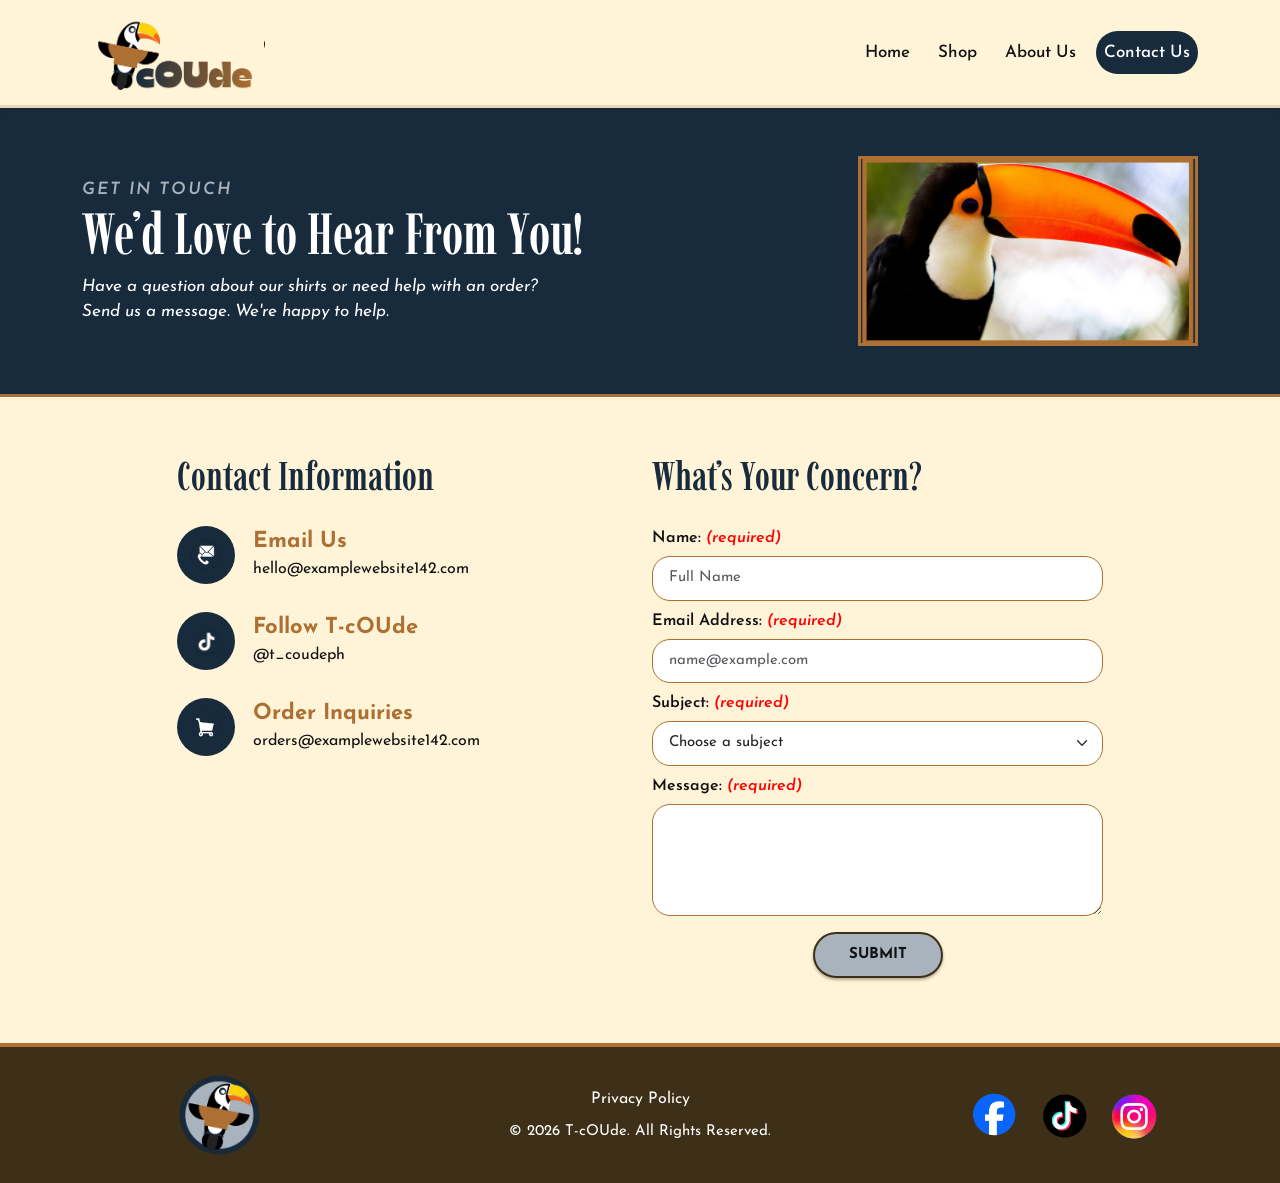
==== commit 698a515b: "Update contact.html" ====
--- a/contact.html
+++ b/contact.html
@@ -128,7 +128,7 @@
             </div>
             <div>
               <h3>Order Inquiries</h3>
-              <p>Have questions about your order?<br>Send a message!</p>
+              <p><a href="mailto:orders@examplewebsite142.com">orders@examplewebsite142.com</a></p>
             </div>
           </div>
         </div>
@@ -242,4 +242,4 @@
 <script src="js/script.js"></script>
 
 </body>
-</html>+</html>
--- a/css/style.css
+++ b/css/style.css
@@ -17,7 +17,7 @@
 
 html {
   scroll-behavior: smooth;
-  scroll-padding-top: 85px;
+  scroll-padding-top: 95px;
 }
 
 body {
@@ -28,6 +28,7 @@
   color: #111111;
   background-color: var(--cream);
   font-family: 'Josefin Sans', sans-serif;
+  font-size: 16px;
 }
 
 main {
@@ -47,8 +48,8 @@
 ===================================== */
 
 .tc-navbar {
-  min-height: 78px;
-  padding: 8px 0;
+  min-height: 90px;
+  padding: 10px 0;
   background-color: var(--cream);
   border-bottom: 3px solid #E4D6B6;
   box-shadow: 0 2px 5px rgba(0, 0, 0, 0.15);
@@ -56,18 +57,18 @@
 
 .tc-logo img {
   display: block;
-  width: 165px;
-  height: 65px;
+  width: 190px;
+  height: 75px;
   object-fit: contain;
 }
 
 .tc-navbar .nav-link {
-  margin-left: 9px;
-  padding: 8px 14px;
+  margin-left: 12px;
+  padding: 9px 18px;
   color: #111111;
-  font-size: 15px;
+  font-size: 17px;
   font-weight: 500;
-  border-radius: 22px;
+  border-radius: 25px;
   transition: background-color 0.2s ease, color 0.2s ease;
 }
 
@@ -82,7 +83,7 @@
 ===================================== */
 
 .tc-footer {
-  padding: 15px 0;
+  padding: 22px 0;
   color: var(--white);
   background-color: var(--bistre);
   border-top: 4px solid var(--leather);
@@ -90,15 +91,15 @@
 
 .footer-logo img {
   display: block;
-  width: 88px;
-  height: 78px;
+  width: 105px;
+  height: 92px;
   margin: auto;
   object-fit: contain;
 }
 
 .footer-middle a {
   color: var(--white);
-  font-size: 14px;
+  font-size: 16px;
   text-decoration: none;
 }
 
@@ -109,29 +110,32 @@
 }
 
 .footer-middle p {
-  margin: 8px 0 0;
-  font-size: 13px;
+  margin: 10px 0 0;
+  font-size: 15px;
 }
 
 .footer-socials {
   display: flex;
   justify-content: center;
   align-items: center;
-  gap: 15px;
+  gap: 18px;
 }
 
 .footer-socials a {
   display: inline-flex;
   align-items: center;
   justify-content: center;
-  width: 42px;
-  height: 42px;
+  width: 52px;
+  height: 52px;
+  border-radius: 50%;
+  overflow: hidden;
 }
 
 .footer-socials img {
+  display: block;
   width: 100%;
   height: 100%;
-  object-fit: contain;
+  object-fit: cover;
 }
 
 /* =====================================
@@ -139,35 +143,35 @@
 ===================================== */
 
 .hero-section {
-  padding: 28px 15px 24px;
+  padding: 55px 15px 50px;
   background-color: var(--cream);
   border-bottom: 3px solid var(--leather);
 }
 
 .hero-section h1 {
-  margin-bottom: 4px;
+  margin-bottom: 10px;
   color: #080808;
-  font-size: clamp(38px, 4.5vw, 52px);
+  font-size: clamp(46px, 5.2vw, 64px);
   font-weight: 600;
   line-height: 1.1;
 }
 
 .hero-section p {
-  margin-bottom: 13px;
-  font-size: 16px;
+  margin-bottom: 22px;
+  font-size: 19px;
   font-style: italic;
-  line-height: 1.35;
+  line-height: 1.45;
 }
 
 .shop-button,
 .btn-cadet {
-  padding: 7px 26px;
+  padding: 10px 34px;
   color: #111111;
   background-color: var(--cadet-blue);
   border: 2px solid var(--bistre);
-  border-radius: 20px;
+  border-radius: 25px;
   box-shadow: 0 2px 3px rgba(0, 0, 0, 0.3);
-  font-size: 13px;
+  font-size: 15px;
   font-weight: 700;
   text-transform: uppercase;
   transition: background-color 0.2s ease, color 0.2s ease;
@@ -185,7 +189,7 @@
 ===================================== */
 
 .products-section {
-  padding: 18px 0 17px;
+  padding: 40px 0 38px;
   background-color: var(--ebony-clay);
   border-bottom: 3px solid var(--leather);
 }
@@ -199,17 +203,17 @@
 }
 
 .product-card h2 {
-  min-height: 30px;
-  margin-bottom: 8px;
+  min-height: 36px;
+  margin-bottom: 14px;
   color: var(--cream);
-  font-size: 25px;
+  font-size: 32px;
   font-weight: 700;
   line-height: 1.1;
 }
 
 .product-card h2 span {
   font-family: 'Josefin Sans', sans-serif;
-  font-size: 11px;
+  font-size: 14px;
   font-style: italic;
   font-weight: 400;
 }
@@ -217,21 +221,21 @@
 .product-image {
   display: block;
   width: 100%;
-  max-width: 230px;
-  height: 145px;
+  max-width: 280px;
+  height: 210px;
   margin: 0 auto;
   object-fit: contain;
 }
 
 .view-button {
-  min-width: 82px;
-  margin-top: 8px;
-  padding: 4px 17px;
+  min-width: 110px;
+  margin-top: 16px;
+  padding: 6px 26px;
   color: #111111;
   background-color: var(--white);
   border: 2px solid var(--leather);
   border-radius: 20px;
-  font-size: 13px;
+  font-size: 15px;
   font-weight: 700;
   line-height: 1.1;
   text-transform: uppercase;
@@ -249,23 +253,23 @@
 ===================================== */
 
 .about-section {
-  padding: 14px 15px 16px;
+  padding: 36px 15px 40px;
   background-color: var(--cream);
   border-bottom: 3px solid var(--leather);
 }
 
 .about-section h2 {
-  margin-bottom: 3px;
+  margin-bottom: 10px;
   color: #080808;
-  font-size: 34px;
+  font-size: 42px;
   font-weight: 700;
 }
 
 .about-section p {
   margin: 0;
-  font-size: 14px;
+  font-size: 17px;
   font-style: italic;
-  line-height: 1.45;
+  line-height: 1.55;
 }
 
 /* =====================================
@@ -274,7 +278,7 @@
 
 .contact-hero,
 .privacy-hero {
-  padding: 30px 0;
+  padding: 48px 0;
   color: var(--white);
   background-color: var(--ebony-clay);
   border-bottom: 3px solid var(--leather);
@@ -282,21 +286,23 @@
 
 .contact-hero h1,
 .privacy-hero h1 {
-  margin-bottom: 5px;
-  font-size: clamp(38px, 4vw, 48px);
+  margin-bottom: 8px;
+  font-size: clamp(44px, 4.8vw, 58px);
   font-weight: 600;
+  line-height: 1.08;
 }
 
 .contact-hero p {
   margin-bottom: 0;
-  font-size: 15px;
+  font-size: 17px;
   font-style: italic;
+  line-height: 1.5;
 }
 
 .eyebrow {
-  margin-bottom: 5px;
+  margin-bottom: 8px;
   color: var(--cadet-blue);
-  font-size: 15px;
+  font-size: 16px;
   font-weight: 600;
   letter-spacing: 2px;
 }
@@ -304,8 +310,8 @@
 .contact-toucan-image {
   display: block;
   width: 100%;
-  max-width: 300px;
-  height: 145px;
+  max-width: 340px;
+  height: 190px;
   margin-left: auto;
   object-fit: cover;
   border: 3px solid var(--leather);
@@ -316,22 +322,22 @@
 ===================================== */
 
 .contact-content {
-  padding: 35px 0;
+  padding: 55px 0 65px;
   background-color: var(--cream);
 }
 
 .contact-content h2 {
-  margin-bottom: 20px;
+  margin-bottom: 26px;
   color: var(--ebony-clay);
-  font-size: 32px;
+  font-size: 40px;
   font-weight: 600;
 }
 
 .contact-info-item {
   display: flex;
   align-items: center;
-  gap: 15px;
-  margin-bottom: 22px;
+  gap: 18px;
+  margin-bottom: 28px;
 }
 
 .contact-icon {
@@ -339,8 +345,8 @@
   align-items: center;
   justify-content: center;
   flex-shrink: 0;
-  width: 48px;
-  height: 48px;
+  width: 58px;
+  height: 58px;
   overflow: hidden;
   background-color: var(--ebony-clay);
   border-radius: 50%;
@@ -349,22 +355,23 @@
 .contact-icon img,
 .contact-icon-img {
   display: block;
-  width: 29px;
-  height: 29px;
+  width: 34px;
+  height: 34px;
   object-fit: contain;
 }
 
 .contact-info-item h3 {
-  margin: 0;
+  margin: 0 0 2px;
   color: var(--leather);
   font-family: 'Josefin Sans', sans-serif;
-  font-size: 19px;
+  font-size: 22px;
   font-weight: 700;
 }
 
 .contact-info-item p {
   margin: 0;
-  font-size: 14px;
+  font-size: 16px;
+  line-height: 1.45;
 }
 
 .contact-info-item a {
@@ -382,15 +389,17 @@
 }
 
 .contact-form .form-label {
-  margin-bottom: 4px;
-  font-size: 14px;
+  margin-bottom: 6px;
+  font-size: 16px;
+  font-weight: 600;
 }
 
 .contact-form .form-control,
 .contact-form .form-select {
-  border: 1px solid var(--leather);
+  padding: 10px 16px;
+  border: 1.5px solid var(--leather);
   border-radius: 18px;
-  font-size: 13px;
+  font-size: 15px;
 }
 
 .contact-form textarea {
@@ -406,62 +415,62 @@
 }
 
 .privacy-hero p {
-  margin-bottom: 8px;
-  font-size: 15px;
+  margin-bottom: 10px;
+  font-size: 17px;
   font-style: italic;
 }
 
 .privacy-hero small {
   color: var(--cadet-blue);
-  font-size: 12px;
+  font-size: 14px;
 }
 
 .privacy-content {
-  padding: 35px 0 25px;
+  padding: 55px 0 40px;
   background-color: var(--cream);
 }
 
 .privacy-item {
   display: flex;
   align-items: flex-start;
-  gap: 18px;
+  gap: 20px;
   height: 100%;
 }
 
 .privacy-icon-img {
   display: block;
   flex-shrink: 0;
-  width: 55px;
-  height: 55px;
+  width: 68px;
+  height: 68px;
   object-fit: contain;
 }
 
 .privacy-item h2 {
-  margin-bottom: 3px;
+  margin-bottom: 6px;
   color: var(--leather);
-  font-size: 27px;
+  font-size: 32px;
   font-weight: 600;
 }
 
 .privacy-item p {
   margin-bottom: 0;
-  font-size: 14px;
-  line-height: 1.45;
+  font-size: 16px;
+  line-height: 1.5;
 }
 
 .privacy-questions {
-  padding: 20px 15px;
+  padding: 30px 15px 50px;
   text-align: center;
 }
 
 .privacy-questions h2 {
   color: var(--ebony-clay);
   font-family: 'Imbue', serif;
-  font-size: 29px;
+  font-size: 36px;
 }
 
 .privacy-questions p {
-  font-size: 14px;
+  font-size: 16px;
 }
 
 /* =====================================
@@ -484,45 +493,54 @@
 @media (max-width: 767px) {
 
   .tc-navbar {
-    min-height: 68px;
+    min-height: 74px;
   }
 
   .tc-navbar .nav-link {
-    margin: 3px 0;
+    margin: 4px 0;
+    font-size: 16px;
   }
 
   .tc-logo img {
-    width: 130px;
-    height: 55px;
+    width: 145px;
+    height: 60px;
   }
 
   .hero-section {
-    padding: 32px 15px;
+    padding: 38px 15px;
   }
 
   .hero-section h1 {
+    font-size: 40px;
+  }
+
+  .hero-section p {
+    font-size: 16px;
+  }
+
+  .products-section {
+    padding: 32px 0;
+  }
+
+  .product-card h2 {
+    font-size: 28px;
+  }
+
+  .product-image {
+    max-width: 260px;
+    height: 190px;
+  }
+
+  .about-section {
+    padding: 28px 15px;
+  }
+
+  .about-section h2 {
     font-size: 36px;
   }
 
-  .hero-section p {
-    font-size: 14px;
-  }
-
-  .products-section {
-    padding: 25px 0;
-  }
-
-  .product-card h2 {
-    font-size: 24px;
-  }
-
-  .product-image {
-    max-width: 240px;
-    height: 170px;
-  }
-
-  .about-section {
-    padding: 22px 15px;
+  .about-section p {
+    font-size: 15px;
   }
 
   .about-section p br,
@@ -532,43 +550,49 @@
 
   .contact-hero,
   .privacy-hero {
+    padding: 36px 15px;
     text-align: center;
   }
 
   .contact-toucan-image {
-    height: 150px;
-    margin: 20px auto 0;
+    height: 170px;
+    margin: 22px auto 0;
   }
 
   .contact-content,
   .privacy-content {
-    padding: 25px 15px;
+    padding: 35px 15px;
   }
 
   .contact-content h2 {
-    font-size: 29px;
+    font-size: 34px;
   }
 
   .privacy-item {
-    gap: 13px;
-    margin-bottom: 24px;
+    gap: 15px;
+    margin-bottom: 26px;
   }
 
   .privacy-icon-img {
-    width: 48px;
-    height: 48px;
+    width: 56px;
+    height: 56px;
   }
 
   .privacy-item h2 {
-    font-size: 24px;
+    font-size: 28px;
   }
 
   .footer-logo img {
-    width: 75px;
-    height: 65px;
+    width: 85px;
+    height: 75px;
   }
 
   .footer-socials {
-    padding-top: 8px;
+    padding-top: 10px;
+  }
+
+  .footer-socials a {
+    width: 44px;
+    height: 44px;
   }
 }
